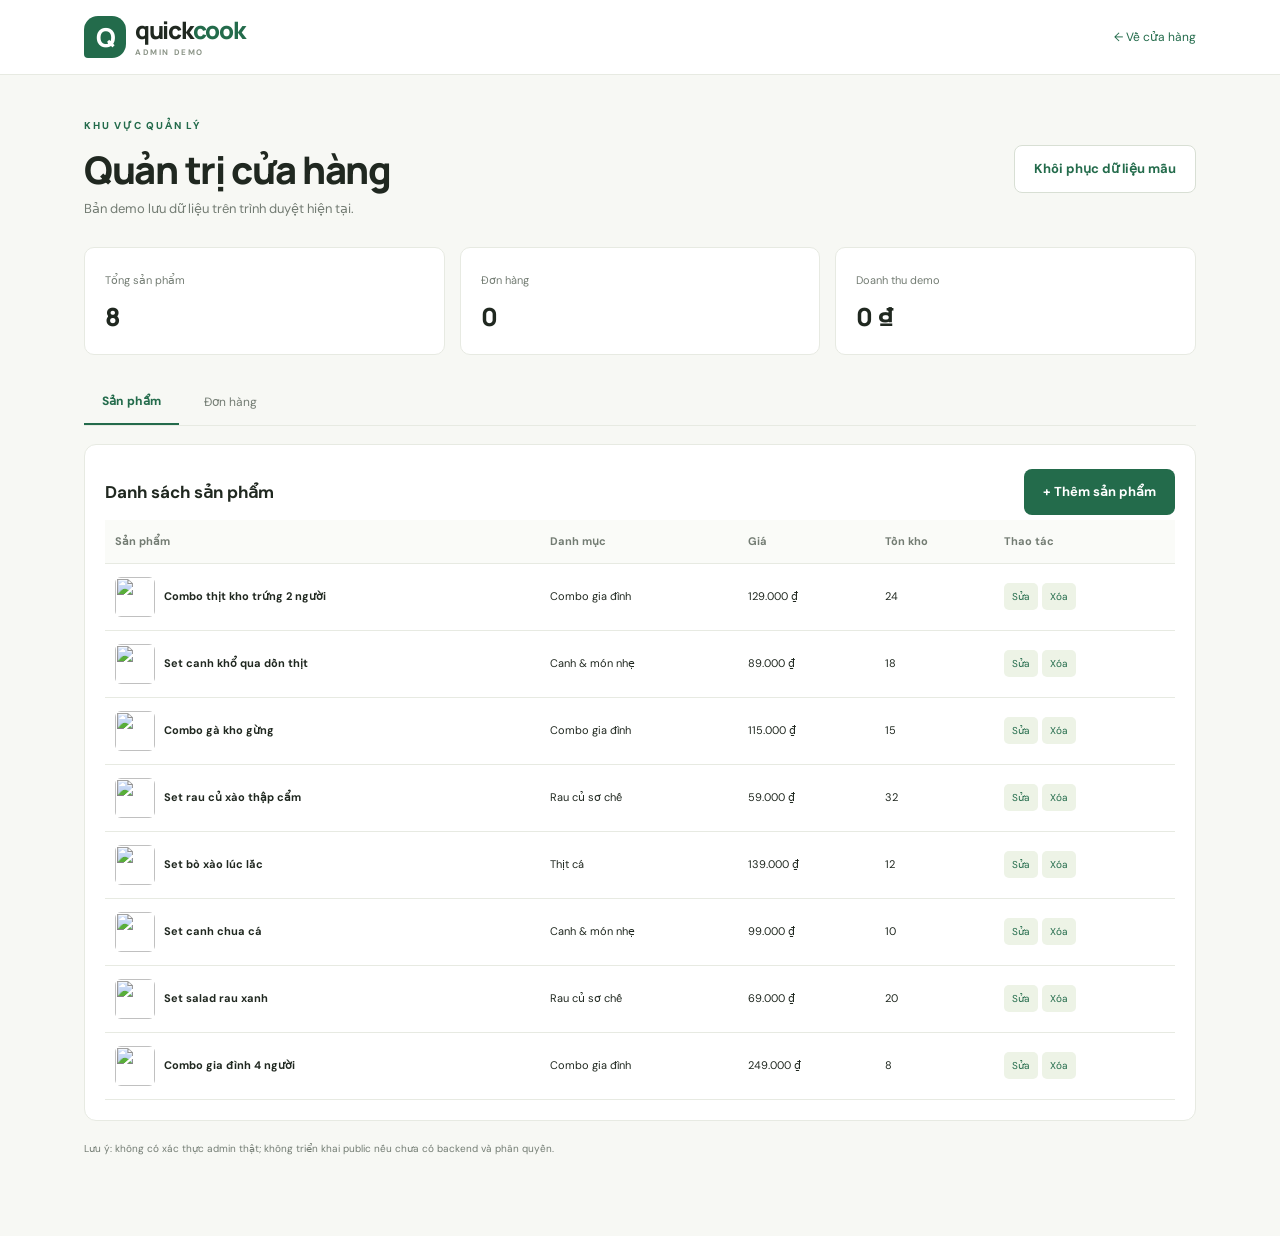
==== QuickCook_Source/QuickCook/admin.html @ 2cf81a11 "Upload file" ====
<!doctype html><html lang="vi"><head><meta charset="utf-8"><meta name="viewport" content="width=device-width, initial-scale=1"><title>Quản trị | QuickCook</title><link rel="stylesheet" href="css/styles.css"></head><body class="admin-body"><div class="admin-top"><a class="brand" href="index.html"><span class="brand-mark">Q</span><span>quick<span class="brand-green">cook</span><small>ADMIN DEMO</small></span></a><a href="index.html">← Về cửa hàng</a></div><main class="wrap page-main"><div class="page-title-row"><div><span class="eyebrow">KHU VỰC QUẢN LÝ</span><h1>Quản trị cửa hàng</h1><p>Bản demo lưu dữ liệu trên trình duyệt hiện tại.</p></div><button id="resetData" class="btn btn-outline">Khôi phục dữ liệu mẫu</button></div><div class="admin-stats" id="adminStats"></div><div class="admin-tabs"><button class="active" data-panel="productsPanel">Sản phẩm</button><button data-panel="ordersPanel">Đơn hàng</button></div><section id="productsPanel" class="admin-panel"><div class="admin-panel-head"><h2>Danh sách sản phẩm</h2><button id="addProduct" class="btn btn-primary">+ Thêm sản phẩm</button></div><div class="table-wrap"><table><thead><tr><th>Sản phẩm</th><th>Danh mục</th><th>Giá</th><th>Tồn kho</th><th>Thao tác</th></tr></thead><tbody id="adminProductRows"></tbody></table></div><form id="productForm" class="admin-form hidden"><h3 id="productFormTitle">Thêm sản phẩm</h3><input type="hidden" name="id"><div class="form-grid"><label>Tên sản phẩm *<input name="name" required></label><label>Danh mục *<select name="category"><option value="combo">Combo gia đình</option><option value="rau">Rau củ sơ chế</option><option value="thit">Thịt cá</option><option value="canh">Canh & món nhẹ</option></select></label><label>Giá (VNĐ) *<input name="price" type="number" min="1000" required></label><label>Tồn kho *<input name="stock" type="number" min="0" required></label><label class="full-field">Ảnh (URL)<input name="image" type="url" placeholder="https://..."></label><label class="full-field">Mô tả<textarea name="description" rows="2"></textarea></label></div><div class="button-row"><button class="btn btn-primary">Lưu sản phẩm</button><button type="button" id="cancelProduct" class="btn btn-outline">Hủy</button></div></form></section><section id="ordersPanel" class="admin-panel hidden"><h2>Đơn hàng</h2><div class="table-wrap"><table><thead><tr><th>Mã đơn</th><th>Khách hàng</th><th>Ngày đặt</th><th>Tổng tiền</th><th>Thanh toán</th><th>Trạng thái</th></tr></thead><tbody id="adminOrderRows"></tbody></table></div></section><p class="muted small">Lưu ý: không có xác thực admin thật; không triển khai public nếu chưa có backend và phân quyền.</p></main><div id="toast" class="toast"></div><script src="js/data.js"></script><script src="js/app.js"></script><script src="js/admin.js"></script></body></html>
---- QuickCook_Source/QuickCook/css/styles.css ----
@import url('https://fonts.googleapis.com/css2?family=DM+Sans:wght@400;500;600;700&family=Manrope:wght@400;500;600;700;800&display=swap');
:root{--green:#236b4b;--green-dark:#164b35;--lime:#dce9a4;--ink:#202820;--muted:#737c73;--line:#e7eae2;--cream:#fbfaf5;--orange:#f1a65b;--white:#fff;--shadow:0 12px 35px #203b2410}*{box-sizing:border-box}html{scroll-behavior:smooth}body{margin:0;background:#fff;color:var(--ink);font-family:'DM Sans',sans-serif;font-size:15px;line-height:1.55}a{color:inherit;text-decoration:none}button,input,select,textarea{font:inherit}button,a,select{ -webkit-tap-highlight-color:transparent}button{cursor:pointer}.top-strip{background:var(--green-dark);color:#edf5e8;text-align:center;padding:8px 16px;font-size:12px;letter-spacing:.04em}.site-header{max-width:1200px;margin:auto;padding:20px 24px;display:flex;align-items:center;gap:32px}.brand{display:inline-flex;align-items:center;gap:9px;flex-shrink:0;font-family:Manrope,sans-serif;font-weight:800;font-size:24px;letter-spacing:-1.3px;line-height:1}.brand-mark{display:grid;place-items:center;background:var(--green);color:white;width:42px;height:42px;border-radius:14px 14px 14px 4px;font-size:26px}.brand-green{color:var(--green)}.brand small{display:block;font:700 8px 'DM Sans',sans-serif;letter-spacing:1.6px;color:#8b9487;margin-top:5px}.search{display:flex;max-width:500px;flex:1;border:1px solid var(--line);border-radius:9px;background:#fafbf8;overflow:hidden}.search input{border:0;background:transparent;outline:0;padding:13px 15px;min-width:0;flex:1}.search button{border:0;background:var(--green);color:white;width:52px;font-size:26px}.header-actions{display:flex;align-items:center;gap:22px;margin-left:auto;white-space:nowrap;font-size:13px}.header-actions a{display:flex;align-items:center;gap:6px}.cart-count{display:inline-grid;place-items:center;background:#e9f0df;color:var(--green);border-radius:50%;width:22px;height:22px;font-size:11px}.main-nav{display:flex;justify-content:center;gap:35px;border-top:1px solid #f2f3ef;border-bottom:1px solid var(--line);padding:12px 18px;font-size:13px;color:#566256}.main-nav a:hover,.main-nav .active{color:var(--green);font-weight:700}.wrap{max-width:1160px;margin:0 auto;padding-left:24px;padding-right:24px}.hero{display:grid;grid-template-columns:1.05fr .95fr;gap:55px;align-items:center;padding-top:54px;padding-bottom:58px}.eyebrow{display:block;color:var(--green);font-size:10px;font-weight:800;letter-spacing:1.8px;margin-bottom:13px}.hero h1,.auth-aside h1{font:800 clamp(36px,4.3vw,58px)/1.12 Manrope,sans-serif;letter-spacing:-2.5px;margin:0 0 20px}.hero h1 em,.auth-aside h1 em{color:var(--green);font-style:normal}.hero-copy>p{max-width:470px;color:#697369;font-size:16px;line-height:1.8}.hero-buttons{display:flex;align-items:center;gap:23px;margin:27px 0}.btn{display:inline-flex;align-items:center;justify-content:center;gap:12px;padding:13px 19px;border:0;border-radius:8px;font-weight:700;font-size:13px;transition:transform .18s,background .18s}.btn:hover{transform:translateY(-1px)}.btn-primary{background:var(--green);color:white}.btn-primary:hover{background:var(--green-dark)}.btn-dark{background:#1e2b20;color:white}.btn-outline{border:1px solid #d8dfd4;background:white;color:var(--green)}.btn-full{width:100%}.text-link{font-size:12px;font-weight:700;color:var(--green)}.hero-proof{display:flex;gap:17px;flex-wrap:wrap;font-size:10px;color:#667367}.hero-proof span:first-letter{color:var(--green)}.hero-art{position:relative;min-height:400px;background:#e8eddd;border-radius:48% 48% 18px 18px;overflow:visible}.hero-art>img{width:100%;height:400px;object-fit:cover;border-radius:48% 48% 18px 18px;display:block}.hero-sticker{position:absolute;z-index:2;right:-15px;top:28px;background:#f3c777;color:#3c452f;border-radius:50%;width:94px;height:94px;display:grid;align-content:center;text-align:center;font-size:10px;line-height:1.4;transform:rotate(9deg)}.hero-sticker b{font-size:15px}.hero-note{position:absolute;bottom:22px;left:-25px;background:white;padding:14px 17px;border-radius:12px;box-shadow:var(--shadow);display:flex;gap:10px;align-items:center}.hero-note>span{font-size:25px}.hero-note b,.hero-note small{display:block}.hero-note b{font-size:12px}.hero-note small{color:var(--muted);font-size:10px}.benefits{display:grid;grid-template-columns:repeat(4,1fr);border-top:1px solid var(--line);border-bottom:1px solid var(--line);padding-top:23px;padding-bottom:23px;gap:20px}.benefits>div{display:grid;grid-template-columns:44px 1fr;align-items:center;column-gap:11px}.benefit-icon{grid-row:span 2;width:43px;height:43px;display:grid;place-items:center;border-radius:13px;background:#f1f5e9;font-size:20px}.benefits b{font-size:12px}.benefits small{font-size:10px;color:var(--muted)}.section{padding-top:68px;padding-bottom:68px}.section-heading{display:flex;align-items:end;justify-content:space-between;gap:20px;margin-bottom:25px}.section-heading h2,.how-intro h2,.newsletter h2{font:800 clamp(25px,3vw,34px)/1.2 Manrope,sans-serif;letter-spacing:-1px;margin:0 0 9px}.section-heading p,.how-intro p,.newsletter p{color:var(--muted);font-size:13px;margin:0}.category-grid{display:grid;grid-template-columns:repeat(4,1fr);gap:15px}.category-card{padding:20px 17px;border-radius:12px;display:flex;align-items:center;gap:12px;min-height:112px;position:relative;transition:transform .2s}.category-card:hover{transform:translateY(-3px)}.category-card>span{font-size:31px}.category-card b,.category-card small{display:block}.category-card b{font-size:13px}.category-card small{font-size:10px;color:#687064;margin-top:3px}.category-card i{font-style:normal;position:absolute;right:14px;top:13px}.cat-orange{background:#fbefe1}.cat-green{background:#edf3e4}.cat-yellow{background:#fbf4d9}.cat-purple{background:#f0eaf5}.featured-section{background:var(--cream)}.product-grid{display:grid;grid-template-columns:repeat(4,minmax(0,1fr));gap:18px}.product-card{background:white;border:1px solid #edf0e8;border-radius:12px;overflow:hidden;position:relative;transition:box-shadow .2s,transform .2s;min-width:0}.product-card:hover{transform:translateY(-3px);box-shadow:var(--shadow)}.product-image{display:block;position:relative;background:#f0f1e9;aspect-ratio:1.12/1;overflow:hidden}.product-image img{width:100%;height:100%;object-fit:cover;display:block;transition:transform .3s}.product-card:hover .product-image img{transform:scale(1.035)}.product-tag{position:absolute;top:11px;left:11px;background:#fff;border-radius:5px;padding:5px 7px;font-size:9px;color:var(--green);font-weight:800}.product-info{padding:14px}.product-category{font-size:9px;text-transform:uppercase;letter-spacing:1px;color:#879084}.product-info h3{font-size:13px;line-height:1.4;margin:7px 0 8px;min-height:37px}.product-desc{font-size:10px;color:var(--muted);min-height:30px;margin:0 0 10px}.product-bottom{display:flex;align-items:center;justify-content:space-between;gap:6px}.price{font-weight:800;color:var(--green);font-size:15px}.old-price{font-size:10px;color:#a3a9a0;text-decoration:line-through;margin-left:5px}.add-btn{border:0;background:#edf3e6;color:var(--green);border-radius:7px;width:34px;height:34px;font-size:22px}.add-btn:hover{background:var(--green);color:white}.how-section{display:grid;grid-template-columns:.8fr 1.6fr;gap:55px;padding-top:75px;padding-bottom:75px}.how-intro h2{font-size:34px}.how-intro p{margin-bottom:22px;line-height:1.8}.steps{display:grid;grid-template-columns:repeat(3,1fr);gap:18px}.steps article{position:relative;border-left:1px solid var(--line);padding:8px 0 0 18px}.steps article>span{color:#a3b18d;font-weight:800;font-size:11px}.step-emoji{font-size:32px;margin:18px 0}.steps h3{font-size:13px}.steps p{font-size:11px;color:var(--muted);line-height:1.7}.newsletter{background:#eaf0e2;padding:42px 0}.newsletter-inner{display:flex;align-items:center;justify-content:space-between;gap:24px}.newsletter h2{font-size:25px}.newsletter form{display:flex;gap:8px;width:min(440px,100%)}.newsletter input{min-width:0;flex:1;border:1px solid #dce3d5;border-radius:8px;padding:12px;background:white;outline-color:var(--green)}.footer{background:#172c20;color:#edf2e8}.footer-grid{display:grid;grid-template-columns:1.4fr 1fr 1.1fr 1fr;gap:35px;padding-top:43px;padding-bottom:40px}.footer-brand{color:white}.footer-brand .brand-green{color:#c4db8b}.footer-grid p,.footer-grid a:not(.brand){font-size:11px;color:#b9c7b7;display:block;margin:10px 0}.footer-grid>div>b{font-size:12px}.footer-grid small{font-size:10px;color:#a5b4a2}.footer-bottom{text-align:center;border-top:1px solid #ffffff1c;padding:14px 20px;font-size:10px;color:#aab8a8}.page-main{padding-top:28px;padding-bottom:70px}.breadcrumbs{font-size:11px;color:#929a8f;margin-bottom:25px}.breadcrumbs a{color:var(--green)}.page-title-row{display:flex;align-items:center;justify-content:space-between;gap:20px;margin:15px 0 28px}.page-title-row h1{font:800 clamp(28px,3vw,38px)/1.2 Manrope,sans-serif;letter-spacing:-1.3px;margin:0 0 7px}.page-title-row p{margin:0;color:var(--muted);font-size:13px}.page-title-row select{border:1px solid var(--line);border-radius:7px;padding:11px;background:white;color:#536053}.catalog-layout{display:grid;grid-template-columns:220px 1fr;gap:28px}.filter-panel{border:1px solid var(--line);border-radius:10px;padding:18px;height:max-content}.filter-panel h3{font-size:13px;margin:0 0 13px}.filter-panel label{display:flex;align-items:center;gap:9px;font-size:12px;color:#596458;margin:12px 0}.filter-panel input{accent-color:var(--green)}.filter-panel hr{border:0;border-top:1px solid var(--line);margin:20px 0}.catalog-meta{display:flex;justify-content:space-between;color:var(--muted);font-size:10px;margin-bottom:13px}.catalog-layout .product-grid{grid-template-columns:repeat(3,minmax(0,1fr))}.empty-state{padding:50px 20px;text-align:center;color:var(--muted);background:var(--cream);border-radius:10px}.hidden{display:none!important}.product-detail{display:grid;grid-template-columns:1fr 1fr;gap:50px;align-items:start}.detail-image{border-radius:15px;overflow:hidden;background:#f1f3eb;aspect-ratio:1/1}.detail-image img{width:100%;height:100%;object-fit:cover}.detail-copy{padding:10px 0}.detail-copy h1{font:800 35px/1.2 Manrope,sans-serif;letter-spacing:-1px;margin:10px 0}.detail-copy .price{font-size:25px}.detail-copy .description{color:#667064;line-height:1.8;font-size:14px;margin:18px 0}.detail-meta{border-top:1px solid var(--line);border-bottom:1px solid var(--line);padding:17px 0;margin:20px 0;display:grid;gap:10px;font-size:12px}.detail-meta span{color:var(--muted)}.quantity-row{display:flex;gap:12px;align-items:center;margin:20px 0}.quantity-control{display:flex;border:1px solid var(--line);border-radius:8px;align-items:center}.quantity-control button{border:0;background:white;padding:9px 13px}.quantity-control span{min-width:24px;text-align:center}.detail-copy .btn{min-height:43px}.cart-layout{display:grid;grid-template-columns:1.6fr .8fr;gap:24px}.cart-items,.summary-card,.form-card{border:1px solid var(--line);border-radius:12px;padding:22px}.cart-row{display:grid;grid-template-columns:84px 1fr auto auto 30px;gap:15px;align-items:center;padding:15px 0;border-bottom:1px solid var(--line)}.cart-row:last-child{border-bottom:0}.cart-row img{width:84px;height:75px;object-fit:cover;border-radius:8px}.cart-row h3{font-size:13px;margin:0 0 5px}.cart-row small{font-size:10px;color:var(--muted)}.cart-row .quantity-control button{padding:5px 9px}.cart-row .line-total{font-size:12px;font-weight:800;white-space:nowrap}.remove-btn{border:0;background:transparent;color:#9a6b62;font-size:18px}.summary-card h2{font-size:17px;margin:0 0 18px}.summary-line{display:flex;justify-content:space-between;gap:12px;margin:13px 0;font-size:12px;color:#677064}.summary-line.total{border-top:1px solid var(--line);padding-top:16px;font-weight:800;color:var(--ink);font-size:15px}.summary-card .btn{margin-top:12px}.muted{color:var(--muted)}.small{font-size:10px}.empty-cart{text-align:center;padding:40px 20px}.empty-cart .big{font-size:48px}.checkout-label{font-size:11px;font-weight:800;color:var(--green);letter-spacing:1px}.checkout-layout{display:grid;grid-template-columns:1.2fr .8fr;gap:25px;align-items:start}.form-card h1{font:800 31px Manrope,sans-serif;margin:0 0 24px}.form-card h3{font-size:14px;margin-top:25px}.form-grid{display:grid;grid-template-columns:1fr 1fr;gap:15px}.form-grid label,.auth-card label{display:flex;flex-direction:column;gap:6px;font-size:11px;font-weight:700;color:#4c584c}.form-grid input,.form-grid select,.form-grid textarea,.auth-card input,.admin-form input,.admin-form select,.admin-form textarea{width:100%;border:1px solid #dfe4da;border-radius:7px;padding:11px 12px;outline-color:var(--green);background:white;color:var(--ink);font-size:12px}.form-grid textarea{resize:vertical}.full-field{grid-column:1/-1}.payment-option{display:flex;align-items:flex-start;gap:10px;border:1px solid var(--line);border-radius:8px;padding:13px;margin:10px 0;font-size:12px}.payment-option input{accent-color:var(--green);margin-top:4px}.payment-option b,.payment-option small{display:block}.payment-option small{color:var(--muted);font-size:10px;margin-top:4px}.checkout-layout .summary-card{background:var(--cream)}.summary-product{display:flex;gap:10px;align-items:center;margin:13px 0}.summary-product img{width:50px;height:48px;border-radius:7px;object-fit:cover}.summary-product div{flex:1;font-size:11px}.summary-product small{display:block;color:var(--muted)}.auth-wrap{max-width:1000px;margin:65px auto 80px;padding:0 24px;display:grid;grid-template-columns:1fr .85fr;gap:70px;align-items:center}.auth-aside p{color:var(--muted);max-width:380px;line-height:1.8}.auth-emoji{font-size:72px;margin-top:35px}.auth-card{border:1px solid var(--line);box-shadow:var(--shadow);border-radius:15px;padding:27px}.auth-tabs{display:grid;grid-template-columns:1fr 1fr;background:#f4f6f0;padding:4px;border-radius:8px;margin-bottom:25px}.auth-tabs button{border:0;background:transparent;border-radius:6px;padding:10px;font-size:12px;color:var(--muted)}.auth-tabs button.active{background:white;color:var(--green);font-weight:800;box-shadow:0 2px 6px #0000000b}.auth-card h2{font:800 23px Manrope,sans-serif;margin:0 0 5px}.auth-card>form>p{font-size:11px;margin-bottom:20px}.auth-card label{margin:14px 0}.auth-card .btn{margin-top:7px}.notice{padding:10px 12px;background:#eef5e7;color:var(--green);font-size:12px;border-radius:7px;margin-top:15px}.toast{position:fixed;bottom:22px;left:50%;transform:translate(-50%,20px);background:#1b3325;color:white;padding:12px 18px;border-radius:9px;font-size:12px;opacity:0;pointer-events:none;transition:.25s;z-index:99;box-shadow:var(--shadow)}.toast.show{opacity:1;transform:translate(-50%,0)}.admin-body{background:#f7f8f4;min-height:100vh}.admin-top{display:flex;justify-content:space-between;align-items:center;padding:16px max(24px,calc((100% - 1112px)/2));background:white;border-bottom:1px solid var(--line)}.admin-top>a:last-child{font-size:12px;color:var(--green)}.admin-stats{display:grid;grid-template-columns:repeat(3,1fr);gap:15px;margin:25px 0}.stat-card{background:white;border:1px solid var(--line);border-radius:10px;padding:20px}.stat-card small{color:var(--muted);font-size:11px}.stat-card b{display:block;font:800 25px Manrope,sans-serif;margin-top:8px}.admin-tabs{display:flex;gap:7px;border-bottom:1px solid var(--line);margin:25px 0 18px}.admin-tabs button{border:0;background:transparent;padding:12px 18px;color:var(--muted);font-size:12px}.admin-tabs button.active{color:var(--green);font-weight:800;border-bottom:2px solid var(--green)}.admin-panel{background:white;border:1px solid var(--line);border-radius:12px;padding:20px;margin-bottom:20px}.admin-panel-head{display:flex;justify-content:space-between;align-items:center}.admin-panel h2{font-size:17px}.table-wrap{overflow-x:auto}table{width:100%;border-collapse:collapse;font-size:11px}th,td{text-align:left;padding:13px 10px;border-bottom:1px solid var(--line);white-space:nowrap}th{color:var(--muted);font-weight:700;background:#fafbf8}td .table-product{display:flex;align-items:center;gap:9px;white-space:normal;min-width:200px}td img{width:40px;height:40px;object-fit:cover;border-radius:6px}td button{border:0;background:#edf3e6;color:var(--green);border-radius:5px;padding:6px 8px;margin-right:4px;font-size:10px}.admin-form{border-top:1px solid var(--line);margin-top:20px;padding-top:10px}.admin-form h3{font-size:14px}.button-row{display:flex;gap:9px;margin-top:15px}.status-pill{padding:5px 8px;border-radius:5px;background:#edf3e6;color:var(--green);font-size:10px}
@media(max-width:900px){.site-header{gap:15px}.header-actions span{display:none}.main-nav{gap:20px;flex-wrap:wrap}.hero{gap:30px}.hero-art,.hero-art>img{height:340px;min-height:340px}.category-grid{grid-template-columns:repeat(2,1fr)}.product-grid{grid-template-columns:repeat(2,minmax(0,1fr))}.catalog-layout .product-grid{grid-template-columns:repeat(2,minmax(0,1fr))}.how-section{grid-template-columns:1fr;gap:28px}.footer-grid{grid-template-columns:repeat(2,1fr)}.catalog-layout{grid-template-columns:190px 1fr}.cart-row{grid-template-columns:65px 1fr auto 25px}.cart-row img{width:65px;height:65px}.cart-row .quantity-control{grid-column:2}.cart-row .line-total{grid-column:3;grid-row:1}.cart-row .remove-btn{grid-column:4;grid-row:1}.cart-layout,.checkout-layout{grid-template-columns:1fr}.auth-wrap{gap:30px}}
@media(max-width:620px){.top-strip{font-size:10px}.site-header{padding:15px;flex-wrap:wrap}.brand{font-size:21px}.brand-mark{width:36px;height:36px}.search{order:3;flex-basis:100%;max-width:none}.header-actions{gap:12px}.header-actions a{font-size:11px}.main-nav{justify-content:flex-start;overflow:auto;white-space:nowrap;flex-wrap:nowrap;gap:20px;font-size:12px}.hero{grid-template-columns:1fr;padding-top:35px;gap:28px}.hero h1{font-size:42px}.hero-art,.hero-art>img{height:300px;min-height:300px}.hero-note{left:10px}.hero-sticker{right:7px}.hero-proof{gap:9px}.benefits{grid-template-columns:repeat(2,1fr);gap:16px}.section{padding-top:45px;padding-bottom:45px}.section-heading{align-items:start}.section-heading h2{font-size:26px}.category-grid{gap:9px}.category-card{padding:14px 10px;min-height:100px;gap:7px}.category-card>span{font-size:25px}.category-card b{font-size:11px}.category-card small{font-size:9px}.category-card i{right:8px;top:7px}.product-grid,.catalog-layout .product-grid{grid-template-columns:repeat(2,minmax(0,1fr));gap:10px}.product-info{padding:10px}.product-info h3{font-size:12px}.product-desc{display:none}.price{font-size:13px}.old-price{display:block;margin-left:0}.add-btn{width:30px;height:30px}.how-section{padding-top:48px;padding-bottom:48px}.steps{gap:10px}.steps article{padding-left:10px}.step-emoji{font-size:26px}.steps h3{font-size:11px}.steps p{font-size:10px}.newsletter-inner{display:block}.newsletter form{margin-top:20px}.newsletter h2{font-size:23px}.footer-grid{grid-template-columns:1fr 1fr;gap:25px}.page-main{padding-top:20px}.page-title-row{align-items:start;flex-direction:column}.page-title-row select{width:100%}.catalog-layout{grid-template-columns:1fr;gap:18px}.filter-panel{display:grid;grid-template-columns:1fr 1fr;gap:0 10px}.filter-panel h3{grid-column:1/-1}.filter-panel hr{grid-column:1/-1}.filter-panel .btn{grid-column:1/-1}.catalog-meta{font-size:9px}.product-detail{grid-template-columns:1fr;gap:25px}.detail-copy h1{font-size:29px}.cart-row{grid-template-columns:58px 1fr 25px;gap:10px}.cart-row img{width:58px;height:58px;grid-row:span 2}.cart-row .line-total{grid-column:2;grid-row:2}.cart-row .quantity-control{grid-column:2;grid-row:3;width:max-content}.cart-row .remove-btn{grid-column:3;grid-row:1}.form-grid{grid-template-columns:1fr}.full-field{grid-column:auto}.auth-wrap{grid-template-columns:1fr;margin:35px auto 50px;gap:25px}.auth-aside h1{font-size:37px}.auth-emoji{display:none}.auth-card{padding:20px}.admin-stats{grid-template-columns:1fr}.admin-panel{padding:12px}.admin-panel-head{gap:10px;align-items:flex-start;flex-direction:column}.admin-top{padding:14px 18px}.checkout-label{display:none}}
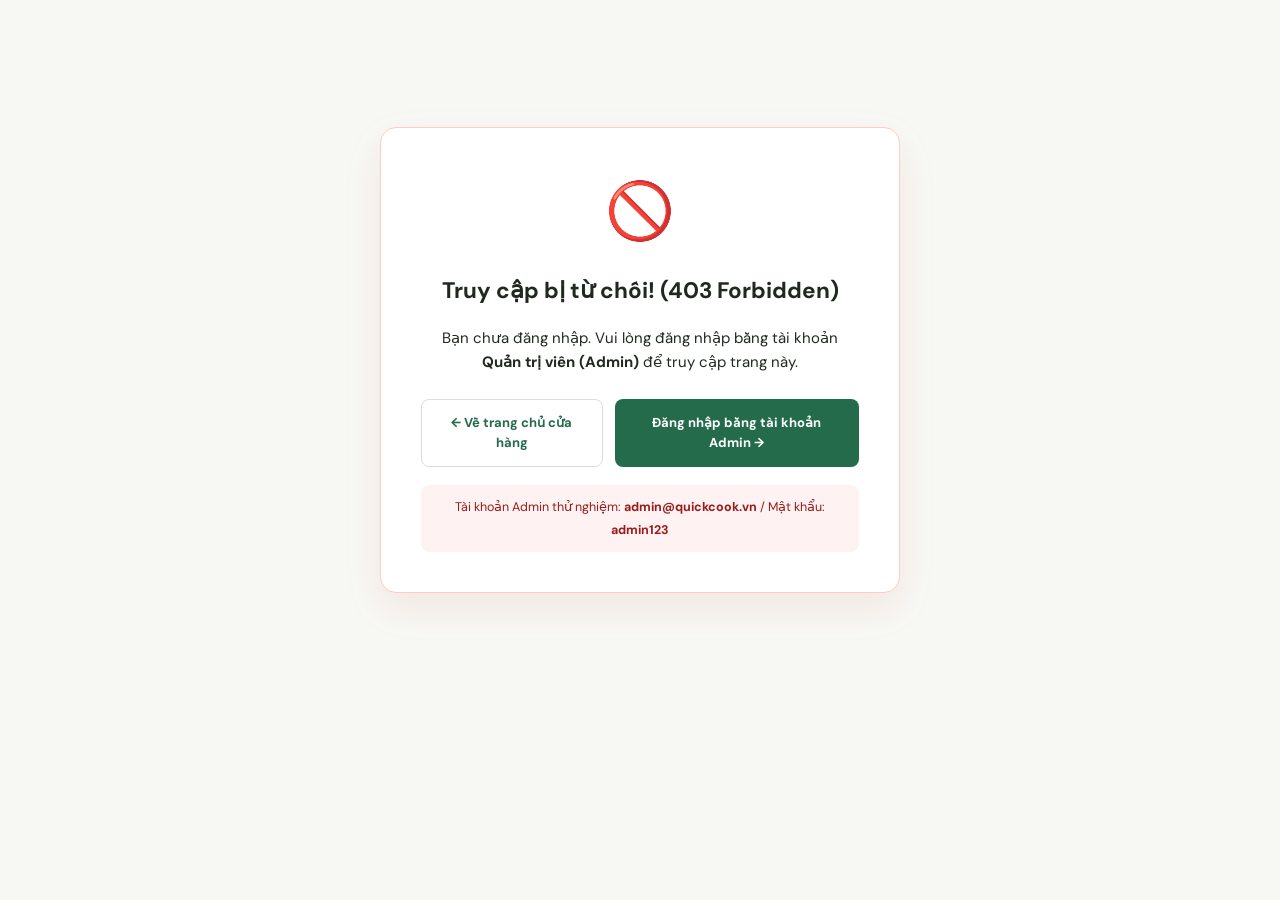
==== commit 05ebae7f: "QuickCook_v1" ====
--- a/QuickCook_Source/QuickCook/admin.html
+++ b/QuickCook_Source/QuickCook/admin.html
@@ -1 +1,292 @@
-<!doctype html><html lang="vi"><head><meta charset="utf-8"><meta name="viewport" content="width=device-width, initial-scale=1"><title>Quản trị | QuickCook</title><link rel="stylesheet" href="css/styles.css"></head><body class="admin-body"><div class="admin-top"><a class="brand" href="index.html"><span class="brand-mark">Q</span><span>quick<span class="brand-green">cook</span><small>ADMIN DEMO</small></span></a><a href="index.html">← Về cửa hàng</a></div><main class="wrap page-main"><div class="page-title-row"><div><span class="eyebrow">KHU VỰC QUẢN LÝ</span><h1>Quản trị cửa hàng</h1><p>Bản demo lưu dữ liệu trên trình duyệt hiện tại.</p></div><button id="resetData" class="btn btn-outline">Khôi phục dữ liệu mẫu</button></div><div class="admin-stats" id="adminStats"></div><div class="admin-tabs"><button class="active" data-panel="productsPanel">Sản phẩm</button><button data-panel="ordersPanel">Đơn hàng</button></div><section id="productsPanel" class="admin-panel"><div class="admin-panel-head"><h2>Danh sách sản phẩm</h2><button id="addProduct" class="btn btn-primary">+ Thêm sản phẩm</button></div><div class="table-wrap"><table><thead><tr><th>Sản phẩm</th><th>Danh mục</th><th>Giá</th><th>Tồn kho</th><th>Thao tác</th></tr></thead><tbody id="adminProductRows"></tbody></table></div><form id="productForm" class="admin-form hidden"><h3 id="productFormTitle">Thêm sản phẩm</h3><input type="hidden" name="id"><div class="form-grid"><label>Tên sản phẩm *<input name="name" required></label><label>Danh mục *<select name="category"><option value="combo">Combo gia đình</option><option value="rau">Rau củ sơ chế</option><option value="thit">Thịt cá</option><option value="canh">Canh & món nhẹ</option></select></label><label>Giá (VNĐ) *<input name="price" type="number" min="1000" required></label><label>Tồn kho *<input name="stock" type="number" min="0" required></label><label class="full-field">Ảnh (URL)<input name="image" type="url" placeholder="https://..."></label><label class="full-field">Mô tả<textarea name="description" rows="2"></textarea></label></div><div class="button-row"><button class="btn btn-primary">Lưu sản phẩm</button><button type="button" id="cancelProduct" class="btn btn-outline">Hủy</button></div></form></section><section id="ordersPanel" class="admin-panel hidden"><h2>Đơn hàng</h2><div class="table-wrap"><table><thead><tr><th>Mã đơn</th><th>Khách hàng</th><th>Ngày đặt</th><th>Tổng tiền</th><th>Thanh toán</th><th>Trạng thái</th></tr></thead><tbody id="adminOrderRows"></tbody></table></div></section><p class="muted small">Lưu ý: không có xác thực admin thật; không triển khai public nếu chưa có backend và phân quyền.</p></main><div id="toast" class="toast"></div><script src="js/data.js"></script><script src="js/app.js"></script><script src="js/admin.js"></script></body></html>+<!doctype html>
+<html lang="vi">
+<head>
+  <meta charset="utf-8">
+  <meta name="viewport" content="width=device-width, initial-scale=1">
+  <title>Admin Dashboard Quản Trị | QuickCook</title>
+  <link rel="stylesheet" href="css/styles.css">
+</head>
+<body class="admin-body">
+  <!-- MÀN HÌNH CHẶN TRUY CẬP PHÂN QUYỀN (ACCESS DENIED) -->
+  <div id="adminAccessDenied" class="access-denied-wrap hidden">
+    <div class="access-denied-card">
+      <div class="denied-icon">🚫</div>
+      <h2>Truy cập bị từ chối! (403 Forbidden)</h2>
+      <p id="deniedMessage">Trang Quản trị này yêu cầu quyền <b>Quản trị viên (Admin)</b>. Tài khoản hiện tại của bạn không có quyền truy cập khu vực này.</p>
+      <div class="denied-actions">
+        <a href="index.html" class="btn btn-outline">← Về trang chủ cửa hàng</a>
+        <button type="button" class="btn btn-primary" id="btnSwitchToAdmin">Đăng nhập bằng tài khoản Admin →</button>
+      </div>
+      <div class="denied-hint">
+        <small>Tài khoản Admin thử nghiệm: <b>admin@quickcook.vn</b> / Mật khẩu: <b>admin123</b></small>
+      </div>
+    </div>
+  </div>
+
+  <!-- GIAO DIỆN QUẢN TRỊ ADMIN CHÍNH -->
+  <div id="adminApp" class="hidden">
+    <header class="admin-top">
+      <div class="admin-brand-area">
+        <a class="brand" href="index.html">
+          <span class="brand-mark">Q</span>
+          <span>quick<span class="brand-green">cook</span><small>BẢNG ĐIỀU KHIỂN QUẢN TRỊ</small></span>
+        </a>
+        <span class="admin-live-badge">● Hệ thống trực tuyến</span>
+      </div>
+
+      <div class="admin-top-right">
+        <div class="admin-user-pill">
+          <span class="admin-avatar">👑</span>
+          <div>
+            <b id="adminUserName">Admin QuickCook</b>
+            <small id="adminUserEmail">admin@quickcook.vn</small>
+          </div>
+        </div>
+        <a href="index.html" class="btn btn-outline btn-small" target="_blank">👁️ Xem website</a>
+        <button type="button" class="btn btn-dark btn-small" onclick="logout()">Đăng xuất</button>
+      </div>
+    </header>
+
+    <main class="wrap page-main">
+      <div class="page-title-row">
+        <div>
+          <span class="eyebrow">TỔNG QUAN VẬN HÀNH & KINH DOANH</span>
+          <h1>Trung tâm Điều hành Bếp QuickCook</h1>
+          <p>Giám sát đơn hàng, kiểm soát tồn kho nguyên liệu sạch và quản lý minh bạch chuỗi cung ứng.</p>
+        </div>
+        <div class="admin-header-actions">
+          <button id="resetData" class="btn btn-outline">↺ Khôi phục dữ liệu mẫu (16 món)</button>
+        </div>
+      </div>
+
+      <!-- KPI STATS CARDS -->
+      <div class="admin-stats-grid" id="adminStatsGrid">
+        <!-- Render từ admin.js -->
+      </div>
+
+      <!-- ANALYTICS CHARTS (BIỂU ĐỒ DOANH THU & DANH MỤC) -->
+      <div class="analytics-row">
+        <div class="chart-card">
+          <div class="card-header">
+            <h3>📊 Doanh thu 7 ngày gần nhất</h3>
+            <span class="trend-badge text-success">▲ +18.4% so với tuần trước</span>
+          </div>
+          <div class="bar-chart-container" id="revenueBarChart"></div>
+        </div>
+
+        <div class="chart-card">
+          <div class="card-header">
+            <h3>🍱 Tỷ trọng danh mục bán chạy</h3>
+            <small>Dựa trên số lượng đơn hàng</small>
+          </div>
+          <div class="category-distribution" id="categoryDistribution"></div>
+        </div>
+      </div>
+
+      <!-- TABS QUẢN TRỊ -->
+      <div class="admin-nav-tabs">
+        <button class="active" data-panel="ordersPanel">
+          <span class="icon">📦</span> Quản lý Đơn hàng (<span id="tabOrderCount">0</span>)
+        </button>
+        <button data-panel="productsPanel">
+          <span class="icon">🍲</span> Quản lý Món ăn & Tồn kho (<span id="tabProductCount">0</span>)
+        </button>
+        <button data-panel="ingredientsPanel">
+          <span class="icon">🔍</span> Nguồn gốc & Giấy chứng nhận
+        </button>
+        <button data-panel="usersPanel">
+          <span class="icon">👥</span> Tài khoản & Phân quyền
+        </button>
+      </div>
+
+      <!-- TAB 1: QUẢN LÝ ĐƠN HÀNG -->
+      <section id="ordersPanel" class="admin-panel">
+        <div class="panel-header-row">
+          <div>
+            <h2>Danh sách Đơn hàng</h2>
+            <p class="muted">Theo dõi và cập nhật trạng thái đơn hàng thời gian thực.</p>
+          </div>
+          <div class="filter-status-buttons" id="orderFilterButtons">
+            <button class="pill-filter active" data-filter="all">Tất cả</button>
+            <button class="pill-filter" data-filter="Mới đặt">Mới đặt</button>
+            <button class="pill-filter" data-filter="Đang sơ chế">Đang sơ chế</button>
+            <button class="pill-filter" data-filter="Đang giao hàng">Đang giao</button>
+            <button class="pill-filter" data-filter="Hoàn tất">Hoàn tất</button>
+          </div>
+        </div>
+
+        <div class="table-wrap">
+          <table>
+            <thead>
+              <tr>
+                <th>Mã đơn</th>
+                <th>Khách hàng</th>
+                <th>Món đặt</th>
+                <th>Tổng tiền</th>
+                <th>Thanh toán</th>
+                <th>Trạng thái đơn</th>
+                <th>Thao tác</th>
+              </tr>
+            </thead>
+            <tbody id="adminOrderRows"></tbody>
+          </table>
+        </div>
+      </section>
+
+      <!-- TAB 2: QUẢN LÝ MÓN ĂN -->
+      <section id="productsPanel" class="admin-panel hidden">
+        <div class="panel-header-row">
+          <div>
+            <h2>Danh sách Món ăn & Combo</h2>
+            <p class="muted">Thêm, sửa công thức, cập nhật giá bán và số lượng tồn kho.</p>
+          </div>
+          <button id="addProduct" class="btn btn-primary">+ Thêm món ăn mới</button>
+        </div>
+
+        <div class="table-wrap">
+          <table>
+            <thead>
+              <tr>
+                <th>Món ăn</th>
+                <th>Danh mục</th>
+                <th>Giá bán</th>
+                <th>Tồn kho</th>
+                <th>Khẩu phần & Nấu</th>
+                <th>Nguyên liệu VietGAP</th>
+                <th>Thao tác</th>
+              </tr>
+            </thead>
+            <tbody id="adminProductRows"></tbody>
+          </table>
+        </div>
+
+        <!-- FORM THÊM / SỬA MÓN ĂN -->
+        <form id="productForm" class="admin-form hidden">
+          <div class="form-title-bar">
+            <h3 id="productFormTitle">Thêm món ăn mới</h3>
+            <button type="button" class="close-form-btn" id="closeFormBtn">✕</button>
+          </div>
+          <input type="hidden" name="id">
+
+          <div class="form-grid">
+            <label>
+              Tên món ăn / Combo *
+              <input name="name" required placeholder="Ví dụ: Set lẩu nấm bách thảo">
+            </label>
+
+            <label>
+              Danh mục thực phẩm *
+              <select name="category" required>
+                <option value="combo">Combo bữa cơm gia đình</option>
+                <option value="rau">Rau củ sơ chế & Salad</option>
+                <option value="thit">Thịt cá & Món mặn</option>
+                <option value="canh">Canh dinh dưỡng & Lẩu</option>
+              </select>
+            </label>
+
+            <label>
+              Giá bán (VNĐ) *
+              <input name="price" type="number" min="1000" step="1000" required placeholder="129000">
+            </label>
+
+            <label>
+              Giá gốc (Gạch chân)
+              <input name="oldPrice" type="number" min="0" step="1000" placeholder="149000">
+            </label>
+
+            <label>
+              Số lượng tồn kho (Set) *
+              <input name="stock" type="number" min="0" required placeholder="25">
+            </label>
+
+            <label>
+              Huy hiệu nhãn (Tag)
+              <input name="tag" placeholder="Bán chạy, Mới, Giải nhiệt...">
+            </label>
+
+            <label>
+              Khẩu phần
+              <input name="weight" placeholder="2-3 người ăn">
+            </label>
+
+            <label>
+              Thời gian nấu
+              <input name="time" placeholder="20-25 phút">
+            </label>
+
+            <label class="full-field">
+              Đường dẫn hình ảnh (URL)
+              <input name="image" type="url" placeholder="https://images.unsplash.com/...">
+            </label>
+
+            <label class="full-field">
+              Mô tả chi tiết món ăn *
+              <textarea name="description" rows="3" required placeholder="Mô tả hương vị, nguyên liệu và điểm đặc sắc của món..."></textarea>
+            </label>
+          </div>
+
+          <div class="button-row">
+            <button class="btn btn-primary" type="submit">💾 Lưu món ăn</button>
+            <button type="button" id="cancelProduct" class="btn btn-outline">Hủy bỏ</button>
+          </div>
+        </form>
+      </section>
+
+      <!-- TAB 3: QUẢN LÝ NGUỒN GỐC NGUYÊN LIỆU & GIẤY TỜ -->
+      <section id="ingredientsPanel" class="admin-panel hidden">
+        <div class="panel-header-row">
+          <div>
+            <h2>Cơ sở dữ liệu Nguồn gốc & Giấy kiểm định</h2>
+            <p class="muted">Minh bạch 100% hồ sơ nhà cung ứng, tiêu chuẩn VietGAP/GlobalGAP và chứng nhận kiểm dịch.</p>
+          </div>
+        </div>
+
+        <div class="ingredients-admin-grid" id="adminIngredientsGrid">
+          <!-- Render từ admin.js -->
+        </div>
+      </section>
+
+      <!-- TAB 4: QUẢN LÝ TÀI KHOẢN & PHÂN QUYỀN -->
+      <section id="usersPanel" class="admin-panel hidden">
+        <div class="panel-header-row">
+          <div>
+            <h2>Quản lý Tài khoản & Phân quyền vai trò</h2>
+            <p class="muted">Kiểm soát danh sách người dùng, chuyển đổi vai trò Khách hàng ⇋ Admin.</p>
+          </div>
+        </div>
+
+        <div class="table-wrap">
+          <table>
+            <thead>
+              <tr>
+                <th>Họ và tên</th>
+                <th>Email</th>
+                <th>Số điện thoại</th>
+                <th>Vai trò hiện tại</th>
+                <th>Ngày đăng ký</th>
+                <th>Thao tác phân quyền</th>
+              </tr>
+            </thead>
+            <tbody id="adminUserRows"></tbody>
+          </table>
+        </div>
+      </section>
+    </main>
+  </div>
+
+  <!-- MODAL XEM CHI TIẾT ĐƠN HÀNG ADMIN -->
+  <div id="adminOrderModal" class="cert-modal hidden" role="dialog" aria-modal="true">
+    <div class="cert-modal-backdrop" onclick="closeAdminOrderModal()"></div>
+    <div class="cert-modal-dialog">
+      <button class="cert-modal-close" onclick="closeAdminOrderModal()">✕</button>
+      <div id="adminOrderModalContent" class="modal-inner-card"></div>
+    </div>
+  </div>
+
+  <div id="toast" class="toast"></div>
+
+  <script src="js/data.js"></script>
+  <script src="js/app.js"></script>
+  <script src="js/admin.js"></script>
+</body>
+</html>
--- a/QuickCook_Source/QuickCook/css/styles.css
+++ b/QuickCook_Source/QuickCook/css/styles.css
@@ -1,4 +1,1738 @@
 @import url('https://fonts.googleapis.com/css2?family=DM+Sans:wght@400;500;600;700&family=Manrope:wght@400;500;600;700;800&display=swap');
 :root{--green:#236b4b;--green-dark:#164b35;--lime:#dce9a4;--ink:#202820;--muted:#737c73;--line:#e7eae2;--cream:#fbfaf5;--orange:#f1a65b;--white:#fff;--shadow:0 12px 35px #203b2410}*{box-sizing:border-box}html{scroll-behavior:smooth}body{margin:0;background:#fff;color:var(--ink);font-family:'DM Sans',sans-serif;font-size:15px;line-height:1.55}a{color:inherit;text-decoration:none}button,input,select,textarea{font:inherit}button,a,select{ -webkit-tap-highlight-color:transparent}button{cursor:pointer}.top-strip{background:var(--green-dark);color:#edf5e8;text-align:center;padding:8px 16px;font-size:12px;letter-spacing:.04em}.site-header{max-width:1200px;margin:auto;padding:20px 24px;display:flex;align-items:center;gap:32px}.brand{display:inline-flex;align-items:center;gap:9px;flex-shrink:0;font-family:Manrope,sans-serif;font-weight:800;font-size:24px;letter-spacing:-1.3px;line-height:1}.brand-mark{display:grid;place-items:center;background:var(--green);color:white;width:42px;height:42px;border-radius:14px 14px 14px 4px;font-size:26px}.brand-green{color:var(--green)}.brand small{display:block;font:700 8px 'DM Sans',sans-serif;letter-spacing:1.6px;color:#8b9487;margin-top:5px}.search{display:flex;max-width:500px;flex:1;border:1px solid var(--line);border-radius:9px;background:#fafbf8;overflow:hidden}.search input{border:0;background:transparent;outline:0;padding:13px 15px;min-width:0;flex:1}.search button{border:0;background:var(--green);color:white;width:52px;font-size:26px}.header-actions{display:flex;align-items:center;gap:22px;margin-left:auto;white-space:nowrap;font-size:13px}.header-actions a{display:flex;align-items:center;gap:6px}.cart-count{display:inline-grid;place-items:center;background:#e9f0df;color:var(--green);border-radius:50%;width:22px;height:22px;font-size:11px}.main-nav{display:flex;justify-content:center;gap:35px;border-top:1px solid #f2f3ef;border-bottom:1px solid var(--line);padding:12px 18px;font-size:13px;color:#566256}.main-nav a:hover,.main-nav .active{color:var(--green);font-weight:700}.wrap{max-width:1160px;margin:0 auto;padding-left:24px;padding-right:24px}.hero{display:grid;grid-template-columns:1.05fr .95fr;gap:55px;align-items:center;padding-top:54px;padding-bottom:58px}.eyebrow{display:block;color:var(--green);font-size:10px;font-weight:800;letter-spacing:1.8px;margin-bottom:13px}.hero h1,.auth-aside h1{font:800 clamp(36px,4.3vw,58px)/1.12 Manrope,sans-serif;letter-spacing:-2.5px;margin:0 0 20px}.hero h1 em,.auth-aside h1 em{color:var(--green);font-style:normal}.hero-copy>p{max-width:470px;color:#697369;font-size:16px;line-height:1.8}.hero-buttons{display:flex;align-items:center;gap:23px;margin:27px 0}.btn{display:inline-flex;align-items:center;justify-content:center;gap:12px;padding:13px 19px;border:0;border-radius:8px;font-weight:700;font-size:13px;transition:transform .18s,background .18s}.btn:hover{transform:translateY(-1px)}.btn-primary{background:var(--green);color:white}.btn-primary:hover{background:var(--green-dark)}.btn-dark{background:#1e2b20;color:white}.btn-outline{border:1px solid #d8dfd4;background:white;color:var(--green)}.btn-full{width:100%}.text-link{font-size:12px;font-weight:700;color:var(--green)}.hero-proof{display:flex;gap:17px;flex-wrap:wrap;font-size:10px;color:#667367}.hero-proof span:first-letter{color:var(--green)}.hero-art{position:relative;min-height:400px;background:#e8eddd;border-radius:48% 48% 18px 18px;overflow:visible}.hero-art>img{width:100%;height:400px;object-fit:cover;border-radius:48% 48% 18px 18px;display:block}.hero-sticker{position:absolute;z-index:2;right:-15px;top:28px;background:#f3c777;color:#3c452f;border-radius:50%;width:94px;height:94px;display:grid;align-content:center;text-align:center;font-size:10px;line-height:1.4;transform:rotate(9deg)}.hero-sticker b{font-size:15px}.hero-note{position:absolute;bottom:22px;left:-25px;background:white;padding:14px 17px;border-radius:12px;box-shadow:var(--shadow);display:flex;gap:10px;align-items:center}.hero-note>span{font-size:25px}.hero-note b,.hero-note small{display:block}.hero-note b{font-size:12px}.hero-note small{color:var(--muted);font-size:10px}.benefits{display:grid;grid-template-columns:repeat(4,1fr);border-top:1px solid var(--line);border-bottom:1px solid var(--line);padding-top:23px;padding-bottom:23px;gap:20px}.benefits>div{display:grid;grid-template-columns:44px 1fr;align-items:center;column-gap:11px}.benefit-icon{grid-row:span 2;width:43px;height:43px;display:grid;place-items:center;border-radius:13px;background:#f1f5e9;font-size:20px}.benefits b{font-size:12px}.benefits small{font-size:10px;color:var(--muted)}.section{padding-top:68px;padding-bottom:68px}.section-heading{display:flex;align-items:end;justify-content:space-between;gap:20px;margin-bottom:25px}.section-heading h2,.how-intro h2,.newsletter h2{font:800 clamp(25px,3vw,34px)/1.2 Manrope,sans-serif;letter-spacing:-1px;margin:0 0 9px}.section-heading p,.how-intro p,.newsletter p{color:var(--muted);font-size:13px;margin:0}.category-grid{display:grid;grid-template-columns:repeat(4,1fr);gap:15px}.category-card{padding:20px 17px;border-radius:12px;display:flex;align-items:center;gap:12px;min-height:112px;position:relative;transition:transform .2s}.category-card:hover{transform:translateY(-3px)}.category-card>span{font-size:31px}.category-card b,.category-card small{display:block}.category-card b{font-size:13px}.category-card small{font-size:10px;color:#687064;margin-top:3px}.category-card i{font-style:normal;position:absolute;right:14px;top:13px}.cat-orange{background:#fbefe1}.cat-green{background:#edf3e4}.cat-yellow{background:#fbf4d9}.cat-purple{background:#f0eaf5}.featured-section{background:var(--cream)}.product-grid{display:grid;grid-template-columns:repeat(4,minmax(0,1fr));gap:18px}.product-card{background:white;border:1px solid #edf0e8;border-radius:12px;overflow:hidden;position:relative;transition:box-shadow .2s,transform .2s;min-width:0}.product-card:hover{transform:translateY(-3px);box-shadow:var(--shadow)}.product-image{display:block;position:relative;background:#f0f1e9;aspect-ratio:1.12/1;overflow:hidden}.product-image img{width:100%;height:100%;object-fit:cover;display:block;transition:transform .3s}.product-card:hover .product-image img{transform:scale(1.035)}.product-tag{position:absolute;top:11px;left:11px;background:#fff;border-radius:5px;padding:5px 7px;font-size:9px;color:var(--green);font-weight:800}.product-info{padding:14px}.product-category{font-size:9px;text-transform:uppercase;letter-spacing:1px;color:#879084}.product-info h3{font-size:13px;line-height:1.4;margin:7px 0 8px;min-height:37px}.product-desc{font-size:10px;color:var(--muted);min-height:30px;margin:0 0 10px}.product-bottom{display:flex;align-items:center;justify-content:space-between;gap:6px}.price{font-weight:800;color:var(--green);font-size:15px}.old-price{font-size:10px;color:#a3a9a0;text-decoration:line-through;margin-left:5px}.add-btn{border:0;background:#edf3e6;color:var(--green);border-radius:7px;width:34px;height:34px;font-size:22px}.add-btn:hover{background:var(--green);color:white}.how-section{display:grid;grid-template-columns:.8fr 1.6fr;gap:55px;padding-top:75px;padding-bottom:75px}.how-intro h2{font-size:34px}.how-intro p{margin-bottom:22px;line-height:1.8}.steps{display:grid;grid-template-columns:repeat(3,1fr);gap:18px}.steps article{position:relative;border-left:1px solid var(--line);padding:8px 0 0 18px}.steps article>span{color:#a3b18d;font-weight:800;font-size:11px}.step-emoji{font-size:32px;margin:18px 0}.steps h3{font-size:13px}.steps p{font-size:11px;color:var(--muted);line-height:1.7}.newsletter{background:#eaf0e2;padding:42px 0}.newsletter-inner{display:flex;align-items:center;justify-content:space-between;gap:24px}.newsletter h2{font-size:25px}.newsletter form{display:flex;gap:8px;width:min(440px,100%)}.newsletter input{min-width:0;flex:1;border:1px solid #dce3d5;border-radius:8px;padding:12px;background:white;outline-color:var(--green)}.footer{background:#172c20;color:#edf2e8}.footer-grid{display:grid;grid-template-columns:1.4fr 1fr 1.1fr 1fr;gap:35px;padding-top:43px;padding-bottom:40px}.footer-brand{color:white}.footer-brand .brand-green{color:#c4db8b}.footer-grid p,.footer-grid a:not(.brand){font-size:11px;color:#b9c7b7;display:block;margin:10px 0}.footer-grid>div>b{font-size:12px}.footer-grid small{font-size:10px;color:#a5b4a2}.footer-bottom{text-align:center;border-top:1px solid #ffffff1c;padding:14px 20px;font-size:10px;color:#aab8a8}.page-main{padding-top:28px;padding-bottom:70px}.breadcrumbs{font-size:11px;color:#929a8f;margin-bottom:25px}.breadcrumbs a{color:var(--green)}.page-title-row{display:flex;align-items:center;justify-content:space-between;gap:20px;margin:15px 0 28px}.page-title-row h1{font:800 clamp(28px,3vw,38px)/1.2 Manrope,sans-serif;letter-spacing:-1.3px;margin:0 0 7px}.page-title-row p{margin:0;color:var(--muted);font-size:13px}.page-title-row select{border:1px solid var(--line);border-radius:7px;padding:11px;background:white;color:#536053}.catalog-layout{display:grid;grid-template-columns:220px 1fr;gap:28px}.filter-panel{border:1px solid var(--line);border-radius:10px;padding:18px;height:max-content}.filter-panel h3{font-size:13px;margin:0 0 13px}.filter-panel label{display:flex;align-items:center;gap:9px;font-size:12px;color:#596458;margin:12px 0}.filter-panel input{accent-color:var(--green)}.filter-panel hr{border:0;border-top:1px solid var(--line);margin:20px 0}.catalog-meta{display:flex;justify-content:space-between;color:var(--muted);font-size:10px;margin-bottom:13px}.catalog-layout .product-grid{grid-template-columns:repeat(3,minmax(0,1fr))}.empty-state{padding:50px 20px;text-align:center;color:var(--muted);background:var(--cream);border-radius:10px}.hidden{display:none!important}.product-detail{display:grid;grid-template-columns:1fr 1fr;gap:50px;align-items:start}.detail-image{border-radius:15px;overflow:hidden;background:#f1f3eb;aspect-ratio:1/1}.detail-image img{width:100%;height:100%;object-fit:cover}.detail-copy{padding:10px 0}.detail-copy h1{font:800 35px/1.2 Manrope,sans-serif;letter-spacing:-1px;margin:10px 0}.detail-copy .price{font-size:25px}.detail-copy .description{color:#667064;line-height:1.8;font-size:14px;margin:18px 0}.detail-meta{border-top:1px solid var(--line);border-bottom:1px solid var(--line);padding:17px 0;margin:20px 0;display:grid;gap:10px;font-size:12px}.detail-meta span{color:var(--muted)}.quantity-row{display:flex;gap:12px;align-items:center;margin:20px 0}.quantity-control{display:flex;border:1px solid var(--line);border-radius:8px;align-items:center}.quantity-control button{border:0;background:white;padding:9px 13px}.quantity-control span{min-width:24px;text-align:center}.detail-copy .btn{min-height:43px}.cart-layout{display:grid;grid-template-columns:1.6fr .8fr;gap:24px}.cart-items,.summary-card,.form-card{border:1px solid var(--line);border-radius:12px;padding:22px}.cart-row{display:grid;grid-template-columns:84px 1fr auto auto 30px;gap:15px;align-items:center;padding:15px 0;border-bottom:1px solid var(--line)}.cart-row:last-child{border-bottom:0}.cart-row img{width:84px;height:75px;object-fit:cover;border-radius:8px}.cart-row h3{font-size:13px;margin:0 0 5px}.cart-row small{font-size:10px;color:var(--muted)}.cart-row .quantity-control button{padding:5px 9px}.cart-row .line-total{font-size:12px;font-weight:800;white-space:nowrap}.remove-btn{border:0;background:transparent;color:#9a6b62;font-size:18px}.summary-card h2{font-size:17px;margin:0 0 18px}.summary-line{display:flex;justify-content:space-between;gap:12px;margin:13px 0;font-size:12px;color:#677064}.summary-line.total{border-top:1px solid var(--line);padding-top:16px;font-weight:800;color:var(--ink);font-size:15px}.summary-card .btn{margin-top:12px}.muted{color:var(--muted)}.small{font-size:10px}.empty-cart{text-align:center;padding:40px 20px}.empty-cart .big{font-size:48px}.checkout-label{font-size:11px;font-weight:800;color:var(--green);letter-spacing:1px}.checkout-layout{display:grid;grid-template-columns:1.2fr .8fr;gap:25px;align-items:start}.form-card h1{font:800 31px Manrope,sans-serif;margin:0 0 24px}.form-card h3{font-size:14px;margin-top:25px}.form-grid{display:grid;grid-template-columns:1fr 1fr;gap:15px}.form-grid label,.auth-card label{display:flex;flex-direction:column;gap:6px;font-size:11px;font-weight:700;color:#4c584c}.form-grid input,.form-grid select,.form-grid textarea,.auth-card input,.admin-form input,.admin-form select,.admin-form textarea{width:100%;border:1px solid #dfe4da;border-radius:7px;padding:11px 12px;outline-color:var(--green);background:white;color:var(--ink);font-size:12px}.form-grid textarea{resize:vertical}.full-field{grid-column:1/-1}.payment-option{display:flex;align-items:flex-start;gap:10px;border:1px solid var(--line);border-radius:8px;padding:13px;margin:10px 0;font-size:12px}.payment-option input{accent-color:var(--green);margin-top:4px}.payment-option b,.payment-option small{display:block}.payment-option small{color:var(--muted);font-size:10px;margin-top:4px}.checkout-layout .summary-card{background:var(--cream)}.summary-product{display:flex;gap:10px;align-items:center;margin:13px 0}.summary-product img{width:50px;height:48px;border-radius:7px;object-fit:cover}.summary-product div{flex:1;font-size:11px}.summary-product small{display:block;color:var(--muted)}.auth-wrap{max-width:1000px;margin:65px auto 80px;padding:0 24px;display:grid;grid-template-columns:1fr .85fr;gap:70px;align-items:center}.auth-aside p{color:var(--muted);max-width:380px;line-height:1.8}.auth-emoji{font-size:72px;margin-top:35px}.auth-card{border:1px solid var(--line);box-shadow:var(--shadow);border-radius:15px;padding:27px}.auth-tabs{display:grid;grid-template-columns:1fr 1fr;background:#f4f6f0;padding:4px;border-radius:8px;margin-bottom:25px}.auth-tabs button{border:0;background:transparent;border-radius:6px;padding:10px;font-size:12px;color:var(--muted)}.auth-tabs button.active{background:white;color:var(--green);font-weight:800;box-shadow:0 2px 6px #0000000b}.auth-card h2{font:800 23px Manrope,sans-serif;margin:0 0 5px}.auth-card>form>p{font-size:11px;margin-bottom:20px}.auth-card label{margin:14px 0}.auth-card .btn{margin-top:7px}.notice{padding:10px 12px;background:#eef5e7;color:var(--green);font-size:12px;border-radius:7px;margin-top:15px}.toast{position:fixed;bottom:22px;left:50%;transform:translate(-50%,20px);background:#1b3325;color:white;padding:12px 18px;border-radius:9px;font-size:12px;opacity:0;pointer-events:none;transition:.25s;z-index:99;box-shadow:var(--shadow)}.toast.show{opacity:1;transform:translate(-50%,0)}.admin-body{background:#f7f8f4;min-height:100vh}.admin-top{display:flex;justify-content:space-between;align-items:center;padding:16px max(24px,calc((100% - 1112px)/2));background:white;border-bottom:1px solid var(--line)}.admin-top>a:last-child{font-size:12px;color:var(--green)}.admin-stats{display:grid;grid-template-columns:repeat(3,1fr);gap:15px;margin:25px 0}.stat-card{background:white;border:1px solid var(--line);border-radius:10px;padding:20px}.stat-card small{color:var(--muted);font-size:11px}.stat-card b{display:block;font:800 25px Manrope,sans-serif;margin-top:8px}.admin-tabs{display:flex;gap:7px;border-bottom:1px solid var(--line);margin:25px 0 18px}.admin-tabs button{border:0;background:transparent;padding:12px 18px;color:var(--muted);font-size:12px}.admin-tabs button.active{color:var(--green);font-weight:800;border-bottom:2px solid var(--green)}.admin-panel{background:white;border:1px solid var(--line);border-radius:12px;padding:20px;margin-bottom:20px}.admin-panel-head{display:flex;justify-content:space-between;align-items:center}.admin-panel h2{font-size:17px}.table-wrap{overflow-x:auto}table{width:100%;border-collapse:collapse;font-size:11px}th,td{text-align:left;padding:13px 10px;border-bottom:1px solid var(--line);white-space:nowrap}th{color:var(--muted);font-weight:700;background:#fafbf8}td .table-product{display:flex;align-items:center;gap:9px;white-space:normal;min-width:200px}td img{width:40px;height:40px;object-fit:cover;border-radius:6px}td button{border:0;background:#edf3e6;color:var(--green);border-radius:5px;padding:6px 8px;margin-right:4px;font-size:10px}.admin-form{border-top:1px solid var(--line);margin-top:20px;padding-top:10px}.admin-form h3{font-size:14px}.button-row{display:flex;gap:9px;margin-top:15px}.status-pill{padding:5px 8px;border-radius:5px;background:#edf3e6;color:var(--green);font-size:10px}
 @media(max-width:900px){.site-header{gap:15px}.header-actions span{display:none}.main-nav{gap:20px;flex-wrap:wrap}.hero{gap:30px}.hero-art,.hero-art>img{height:340px;min-height:340px}.category-grid{grid-template-columns:repeat(2,1fr)}.product-grid{grid-template-columns:repeat(2,minmax(0,1fr))}.catalog-layout .product-grid{grid-template-columns:repeat(2,minmax(0,1fr))}.how-section{grid-template-columns:1fr;gap:28px}.footer-grid{grid-template-columns:repeat(2,1fr)}.catalog-layout{grid-template-columns:190px 1fr}.cart-row{grid-template-columns:65px 1fr auto 25px}.cart-row img{width:65px;height:65px}.cart-row .quantity-control{grid-column:2}.cart-row .line-total{grid-column:3;grid-row:1}.cart-row .remove-btn{grid-column:4;grid-row:1}.cart-layout,.checkout-layout{grid-template-columns:1fr}.auth-wrap{gap:30px}}
-@media(max-width:620px){.top-strip{font-size:10px}.site-header{padding:15px;flex-wrap:wrap}.brand{font-size:21px}.brand-mark{width:36px;height:36px}.search{order:3;flex-basis:100%;max-width:none}.header-actions{gap:12px}.header-actions a{font-size:11px}.main-nav{justify-content:flex-start;overflow:auto;white-space:nowrap;flex-wrap:nowrap;gap:20px;font-size:12px}.hero{grid-template-columns:1fr;padding-top:35px;gap:28px}.hero h1{font-size:42px}.hero-art,.hero-art>img{height:300px;min-height:300px}.hero-note{left:10px}.hero-sticker{right:7px}.hero-proof{gap:9px}.benefits{grid-template-columns:repeat(2,1fr);gap:16px}.section{padding-top:45px;padding-bottom:45px}.section-heading{align-items:start}.section-heading h2{font-size:26px}.category-grid{gap:9px}.category-card{padding:14px 10px;min-height:100px;gap:7px}.category-card>span{font-size:25px}.category-card b{font-size:11px}.category-card small{font-size:9px}.category-card i{right:8px;top:7px}.product-grid,.catalog-layout .product-grid{grid-template-columns:repeat(2,minmax(0,1fr));gap:10px}.product-info{padding:10px}.product-info h3{font-size:12px}.product-desc{display:none}.price{font-size:13px}.old-price{display:block;margin-left:0}.add-btn{width:30px;height:30px}.how-section{padding-top:48px;padding-bottom:48px}.steps{gap:10px}.steps article{padding-left:10px}.step-emoji{font-size:26px}.steps h3{font-size:11px}.steps p{font-size:10px}.newsletter-inner{display:block}.newsletter form{margin-top:20px}.newsletter h2{font-size:23px}.footer-grid{grid-template-columns:1fr 1fr;gap:25px}.page-main{padding-top:20px}.page-title-row{align-items:start;flex-direction:column}.page-title-row select{width:100%}.catalog-layout{grid-template-columns:1fr;gap:18px}.filter-panel{display:grid;grid-template-columns:1fr 1fr;gap:0 10px}.filter-panel h3{grid-column:1/-1}.filter-panel hr{grid-column:1/-1}.filter-panel .btn{grid-column:1/-1}.catalog-meta{font-size:9px}.product-detail{grid-template-columns:1fr;gap:25px}.detail-copy h1{font-size:29px}.cart-row{grid-template-columns:58px 1fr 25px;gap:10px}.cart-row img{width:58px;height:58px;grid-row:span 2}.cart-row .line-total{grid-column:2;grid-row:2}.cart-row .quantity-control{grid-column:2;grid-row:3;width:max-content}.cart-row .remove-btn{grid-column:3;grid-row:1}.form-grid{grid-template-columns:1fr}.full-field{grid-column:auto}.auth-wrap{grid-template-columns:1fr;margin:35px auto 50px;gap:25px}.auth-aside h1{font-size:37px}.auth-emoji{display:none}.auth-card{padding:20px}.admin-stats{grid-template-columns:1fr}.admin-panel{padding:12px}.admin-panel-head{gap:10px;align-items:flex-start;flex-direction:column}.admin-top{padding:14px 18px}.checkout-label{display:none}}
+@media(max-width:620px){.top-strip{font-size:10px}.site-header{padding:15px;flex-wrap:wrap}.brand{font-size:21px}.brand-mark{width:36px;height:36px}.search{order:3;flex-basis:100%;max-width:none}.header-actions{gap:12px}.header-actions a{font-size:11px}.main-nav{justify-content:flex-start;overflow:auto;white-space:nowrap;flex-wrap:nowrap;gap:20px;font-size:12px}.hero{grid-template-columns:1fr;padding-top:35px;gap:28px}.hero h1{font-size:42px}.hero-art,.hero-art>img{height:300px;min-height:300px}.hero-note{left:10px}.hero-sticker{right:7px}.hero-proof{gap:9px}.benefits{grid-template-columns:repeat(2,1fr);gap:16px}.section{padding-top:45px;padding-bottom:45px}.section-heading{align-items:start}.section-heading h2{font-size:26px}.category-grid{gap:9px}.category-card{padding:14px 10px;min-height:100px;gap:7px}.category-card>span{font-size:25px}.category-card b{font-size:11px}.category-card small{font-size:9px}.category-card i{right:8px;top:7px}.product-grid,.catalog-layout .product-grid{grid-template-columns:repeat(2,minmax(0,1fr));gap:10px}.product-info{padding:10px}.product-info h3{font-size:12px}.product-desc{display:none}.price{font-size:13px}.old-price{display:block;margin-left:0}.add-btn{width:30px;height:30px}.how-section{padding-top:48px;padding-bottom:48px}.steps{gap:10px}.steps article{padding-left:10px}.step-emoji{font-size:26px}.steps h3{font-size:11px}.steps p{font-size:10px}.newsletter-inner{display:block}.newsletter form{margin-top:20px}.newsletter h2{font-size:23px}.footer-grid{grid-template-columns:1fr 1fr;gap:25px}.page-main{padding-top:20px}.page-title-row{align-items:start;flex-direction:column}.page-title-row select{width:100%}.catalog-layout{grid-template-columns:1fr;gap:18px}.filter-panel{display:grid;grid-template-columns:1fr 1fr;gap:0 10px}.filter-panel h3{grid-column:1/-1}.filter-panel hr{grid-column:1/-1}.filter-panel .btn{grid-column:1/-1}.catalog-meta{font-size:9px}.product-detail{grid-template-columns:1fr;gap:25px}.detail-copy h1{font-size:29px}.cart-row{grid-template-columns:58px 1fr 25px;gap:10px}.cart-row img{width:58px;height:58px;grid-row:span 2}.cart-row .line-total{grid-column:2;grid-row:2}.cart-row .quantity-control{grid-column:2;grid-row:3;width:max-content}.cart-row .remove-btn{grid-column:3;grid-row:1}.form-grid{grid-template-columns:1fr}.full-field{grid-column:auto}.auth-wrap{grid-template-columns:1fr;margin:35px auto 50px;gap:25px}.auth-aside h1{font-size:37px}.auth-emoji{display:none}.auth-card{padding:20px}.admin-stats{grid-template-columns:1fr}.admin-panel{padding:12px}.admin-panel-head{gap:10px;align-items:flex-start;flex-direction:column}.checkout-label{display:none}}
+
+/* ==========================================================================
+   QUICKCOOK EXTENSIONS: AUTH, TRACEABILITY, VIETQR, DASHBOARD & ORDERS
+   ========================================================================== */
+
+/* 1. Header User Menu & Authentication Styling */
+.user-auth-area {
+  display: flex;
+  align-items: center;
+}
+.btn-auth-link {
+  display: inline-flex;
+  align-items: center;
+  gap: 6px;
+  background: #f1f5eb;
+  color: var(--green);
+  padding: 8px 14px;
+  border-radius: 8px;
+  font-weight: 700;
+  font-size: 13px;
+  transition: background .2s;
+}
+.btn-auth-link:hover {
+  background: #e2ecd6;
+}
+.user-menu-wrap {
+  position: relative;
+}
+.user-menu-btn {
+  display: flex;
+  align-items: center;
+  gap: 9px;
+  background: #f4f6f1;
+  border: 1px solid var(--line);
+  padding: 6px 12px;
+  border-radius: 20px;
+  cursor: pointer;
+  transition: all .2s;
+}
+.user-menu-btn:hover {
+  background: #e9efe3;
+  border-color: #c7d4c0;
+}
+.user-avatar {
+  font-size: 16px;
+}
+.user-btn-text {
+  display: flex;
+  align-items: center;
+  gap: 6px;
+}
+.user-name {
+  font-weight: 700;
+  font-size: 13px;
+  color: var(--ink);
+}
+.user-role-badge {
+  font-size: 10px;
+  font-weight: 800;
+  padding: 2px 7px;
+  border-radius: 10px;
+}
+.badge-admin {
+  background: #7c3aed;
+  color: #fff;
+}
+.badge-customer {
+  background: #236b4b;
+  color: #fff;
+}
+.menu-arrow {
+  font-size: 10px;
+  color: var(--muted);
+}
+.user-dropdown-menu {
+  position: absolute;
+  top: calc(100% + 8px);
+  right: 0;
+  width: 230px;
+  background: #fff;
+  border: 1px solid var(--line);
+  border-radius: 12px;
+  box-shadow: 0 15px 35px rgba(0,0,0,0.12);
+  padding: 8px 0;
+  display: none;
+  z-index: 1000;
+}
+.user-dropdown-menu.open {
+  display: block;
+  animation: fadeInDown .2s ease;
+}
+@keyframes fadeInDown {
+  from { opacity: 0; transform: translateY(-8px); }
+  to { opacity: 1; transform: translateY(0); }
+}
+.dropdown-header {
+  padding: 10px 16px;
+}
+.dropdown-header b {
+  display: block;
+  font-size: 13px;
+  color: var(--ink);
+}
+.dropdown-header small {
+  color: var(--muted);
+  font-size: 11px;
+}
+.user-dropdown-menu hr {
+  border: 0;
+  border-top: 1px solid #f0f2eb;
+  margin: 6px 0;
+}
+.dropdown-item {
+  display: flex;
+  align-items: center;
+  gap: 10px;
+  width: 100%;
+  padding: 9px 16px;
+  background: transparent;
+  border: 0;
+  color: #434c42;
+  font-size: 13px;
+  text-align: left;
+  cursor: pointer;
+  transition: background .15s;
+}
+.dropdown-item:hover {
+  background: #f5f8f2;
+  color: var(--green);
+}
+.dropdown-item.highlighted {
+  color: #7c3aed;
+  background: #f7f3ff;
+}
+.dropdown-item.highlighted:hover {
+  background: #eee5ff;
+}
+.dropdown-item.logout-btn {
+  color: #b91c1c;
+}
+.dropdown-item.logout-btn:hover {
+  background: #fef2f2;
+}
+
+/* 2. Quick Demo Login Box on login.html */
+.demo-quick-box {
+  background: #ffffff;
+  border: 1px solid #dce4d6;
+  border-radius: 12px;
+  padding: 16px;
+  margin-top: 24px;
+  box-shadow: 0 4px 12px rgba(35, 107, 75, 0.05);
+}
+.quick-title {
+  font-size: 12px;
+  font-weight: 800;
+  color: var(--green-dark);
+  margin-bottom: 10px;
+  text-transform: uppercase;
+  letter-spacing: .5px;
+}
+.quick-buttons {
+  display: flex;
+  flex-direction: column;
+  gap: 8px;
+}
+.quick-login-btn {
+  text-align: left;
+  font-size: 12px;
+  padding: 9px 12px;
+  background: #fbfdf9;
+  border-color: #d1dcce;
+}
+.quick-login-btn:hover {
+  background: #edf5e7;
+  border-color: var(--green);
+}
+.password-input-wrap {
+  position: relative;
+  display: flex;
+  align-items: center;
+}
+.password-input-wrap input {
+  padding-right: 40px;
+}
+.toggle-password {
+  position: absolute;
+  right: 8px;
+  background: none;
+  border: none;
+  font-size: 16px;
+  cursor: pointer;
+  padding: 4px;
+}
+.account-hint-box {
+  margin-top: 18px;
+  padding: 12px;
+  background: #f8faf6;
+  border-radius: 8px;
+  border: 1px dashed #d5ded1;
+}
+.account-hint-box code {
+  background: #eef3eb;
+  padding: 2px 5px;
+  border-radius: 4px;
+  color: var(--green-dark);
+}
+
+/* 3. Product Detail & Ingredients Breakdown */
+.product-ingredients-preview {
+  margin: 6px 0 10px;
+}
+.ingredients-badge {
+  display: inline-block;
+  background: #eef6e8;
+  color: var(--green);
+  font-size: 10px;
+  font-weight: 700;
+  padding: 3px 8px;
+  border-radius: 6px;
+  border: 1px solid #d8ebd0;
+}
+.detail-price-box {
+  display: flex;
+  align-items: center;
+  gap: 12px;
+  margin: 12px 0;
+}
+.save-badge {
+  background: #fef3c7;
+  color: #b45309;
+  font-size: 11px;
+  font-weight: 800;
+  padding: 3px 8px;
+  border-radius: 6px;
+}
+.detail-meta-pills {
+  display: grid;
+  grid-template-columns: repeat(4, 1fr);
+  gap: 10px;
+  margin: 20px 0;
+}
+.meta-pill {
+  background: #f7f9f4;
+  border: 1px solid #e7ebe2;
+  border-radius: 10px;
+  padding: 10px;
+  display: flex;
+  align-items: center;
+  gap: 8px;
+}
+.meta-pill .icon {
+  font-size: 20px;
+}
+.meta-pill small {
+  display: block;
+  font-size: 10px;
+  color: var(--muted);
+}
+.meta-pill b {
+  font-size: 12px;
+  color: var(--ink);
+}
+.stock-status-row {
+  margin: 12px 0;
+}
+.stock-indicator {
+  font-size: 12px;
+  font-weight: 700;
+}
+.stock-indicator.in-stock {
+  color: #15803d;
+}
+.stock-indicator.out-of-stock {
+  color: #b91c1c;
+}
+.quick-links-row {
+  display: flex;
+  gap: 20px;
+  margin-top: 16px;
+  flex-wrap: wrap;
+}
+.fresh-guarantee-note {
+  display: flex;
+  align-items: center;
+  gap: 10px;
+  background: #f0f7ec;
+  border: 1px solid #d8ebd0;
+  padding: 10px 14px;
+  border-radius: 8px;
+  margin-top: 14px;
+  color: var(--green-dark);
+}
+.dish-ingredients-grid {
+  display: grid;
+  grid-template-columns: repeat(auto-fill, minmax(260px, 1fr));
+  gap: 20px;
+}
+.ingredient-card {
+  background: #fff;
+  border: 1px solid var(--line);
+  border-radius: 12px;
+  overflow: hidden;
+  display: flex;
+  flex-direction: column;
+  transition: transform .2s, box-shadow .2s;
+}
+.ingredient-card:hover {
+  transform: translateY(-3px);
+  box-shadow: var(--shadow);
+}
+.ing-card-top {
+  position: relative;
+  aspect-ratio: 16/10;
+  overflow: hidden;
+  background: #eef2ea;
+}
+.ing-card-top img {
+  width: 100%;
+  height: 100%;
+  object-fit: cover;
+}
+.ing-amount-badge {
+  position: absolute;
+  top: 10px;
+  right: 10px;
+  background: rgba(22, 75, 53, 0.9);
+  color: #fff;
+  font-size: 11px;
+  font-weight: 700;
+  padding: 4px 8px;
+  border-radius: 6px;
+  backdrop-filter: blur(4px);
+}
+.ing-card-body {
+  padding: 14px 16px;
+  flex: 1;
+}
+.ing-card-body h3 {
+  font-size: 15px;
+  margin: 0 0 6px;
+  color: var(--ink);
+}
+.ing-supplier {
+  font-size: 12px;
+  color: #4b5548;
+  margin: 0 0 8px;
+}
+.ing-standards {
+  display: flex;
+  flex-wrap: wrap;
+  gap: 5px;
+  margin-bottom: 8px;
+}
+.badge-mini {
+  background: #eaf3e5;
+  color: var(--green);
+  font-size: 10px;
+  font-weight: 700;
+  padding: 2px 7px;
+  border-radius: 4px;
+}
+.ing-location {
+  margin: 0;
+  color: var(--muted);
+}
+.ing-card-action {
+  padding: 0 16px 16px;
+}
+.ing-cert-btn {
+  font-size: 12px;
+  padding: 10px 14px;
+  background: #f1f7ec;
+  border-color: #236b4b;
+  color: #164b35;
+  font-weight: 700;
+}
+.ing-cert-btn:hover {
+  background: #236b4b;
+  color: #fff;
+}
+
+/* 4. Cooking Guide & Nutrition Styling */
+.cooking-guide-grid {
+  display: grid;
+  grid-template-columns: 1.4fr .8fr;
+  gap: 35px;
+  align-items: start;
+}
+.steps-flow {
+  display: flex;
+  flex-direction: column;
+  gap: 14px;
+}
+.step-item-card {
+  display: flex;
+  gap: 16px;
+  background: #fcfdfa;
+  border: 1px solid #edf1e9;
+  border-radius: 10px;
+  padding: 16px;
+  align-items: flex-start;
+}
+.step-badge {
+  width: 32px;
+  height: 32px;
+  border-radius: 50%;
+  background: var(--green);
+  color: #fff;
+  font-weight: 800;
+  display: grid;
+  place-items: center;
+  flex-shrink: 0;
+  font-size: 14px;
+}
+.step-text {
+  font-size: 13px;
+  color: #3b4539;
+  line-height: 1.6;
+}
+.nutrition-card {
+  background: #f8faf6;
+  border: 1px solid var(--line);
+  border-radius: 12px;
+  padding: 16px;
+  margin-bottom: 20px;
+}
+.nutrition-grid {
+  display: grid;
+  grid-template-columns: 1fr 1fr;
+  gap: 12px;
+}
+.nut-item {
+  background: #fff;
+  padding: 12px;
+  border-radius: 8px;
+  border: 1px solid #eaefe6;
+}
+.nut-item small {
+  display: block;
+  font-size: 11px;
+  color: var(--muted);
+}
+.nut-item b {
+  font-size: 16px;
+  color: var(--green);
+}
+.guarantee-box {
+  background: #eef6ea;
+  border: 1px solid #cce4c4;
+  border-radius: 12px;
+  padding: 16px 20px;
+}
+.guarantee-box h4 {
+  margin: 0 0 8px;
+  color: var(--green-dark);
+  font-size: 13px;
+}
+.guarantee-box ul {
+  margin: 0;
+  padding-left: 18px;
+  font-size: 12px;
+  color: #3b4d37;
+  line-height: 1.7;
+}
+
+/* 5. Ingredient Provenance (ingredient.html) */
+.ingredient-hero-card {
+  background: #fff;
+  border: 1px solid var(--line);
+  border-radius: 16px;
+  overflow: hidden;
+  box-shadow: var(--shadow);
+  margin-bottom: 40px;
+}
+.ingredient-hero-grid {
+  display: grid;
+  grid-template-columns: 1fr 1.15fr;
+  gap: 35px;
+  padding: 30px;
+  align-items: center;
+}
+.ingredient-media {
+  position: relative;
+  aspect-ratio: 4/3;
+  border-radius: 14px;
+  overflow: hidden;
+  background: #edf2e8;
+}
+.ingredient-media img {
+  width: 100%;
+  height: 100%;
+  object-fit: cover;
+}
+.cert-status-badge {
+  position: absolute;
+  top: 14px;
+  left: 14px;
+  background: rgba(22, 75, 53, 0.95);
+  color: #fff;
+  padding: 6px 12px;
+  border-radius: 20px;
+  font-size: 12px;
+  font-weight: 700;
+  backdrop-filter: blur(4px);
+  display: flex;
+  align-items: center;
+  gap: 6px;
+}
+.origin-eyebrow {
+  font-size: 11px;
+  font-weight: 800;
+  color: var(--green);
+  letter-spacing: 1.5px;
+  margin-bottom: 8px;
+}
+.standard-tags {
+  display: flex;
+  gap: 8px;
+  flex-wrap: wrap;
+  margin: 12px 0;
+}
+.std-badge {
+  background: #e8f3e1;
+  color: #1b5339;
+  border: 1px solid #c7e2b9;
+  padding: 4px 10px;
+  border-radius: 6px;
+  font-size: 11px;
+  font-weight: 700;
+}
+.ingredient-summary {
+  font-size: 14px;
+  color: #556153;
+  line-height: 1.7;
+  margin: 14px 0 20px;
+}
+.trace-meta-grid {
+  display: grid;
+  grid-template-columns: 1fr 1fr;
+  gap: 12px;
+  background: #fbfcf9;
+  border: 1px solid #edf1e9;
+  border-radius: 10px;
+  padding: 16px;
+}
+.meta-item .label {
+  display: block;
+  font-size: 11px;
+  color: var(--muted);
+  margin-bottom: 2px;
+}
+.batch-code {
+  background: #e9f0e3;
+  color: #174e35;
+  padding: 2px 6px;
+  border-radius: 4px;
+  font-weight: 700;
+}
+.qr-trace-box {
+  display: flex;
+  gap: 16px;
+  align-items: center;
+  background: #f4f8f1;
+  border: 1px dashed #bdd4b4;
+  border-radius: 10px;
+  padding: 14px;
+  margin-top: 20px;
+}
+.qr-trace-box img {
+  border: 1px solid #fff;
+  border-radius: 6px;
+  background: #fff;
+  padding: 4px;
+}
+.qr-trace-box b {
+  display: block;
+  font-size: 13px;
+  color: var(--green-dark);
+}
+.qr-trace-box small {
+  color: #5d6d5a;
+  font-size: 11px;
+  line-height: 1.5;
+}
+
+/* Supply chain timeline */
+.supply-steps-grid {
+  display: grid;
+  grid-template-columns: repeat(5, 1fr);
+  gap: 15px;
+  margin-top: 20px;
+}
+.supply-step-card {
+  background: #fff;
+  border: 1px solid var(--line);
+  border-radius: 12px;
+  padding: 18px 14px;
+  position: relative;
+}
+.step-num {
+  font-size: 10px;
+  font-weight: 800;
+  color: #9cb195;
+  margin-bottom: 6px;
+}
+.step-icon {
+  font-size: 28px;
+  margin-bottom: 10px;
+}
+.supply-step-card h3 {
+  font-size: 13px;
+  margin: 0 0 6px;
+  color: var(--ink);
+}
+.supply-step-card p {
+  font-size: 11px;
+  color: var(--muted);
+  line-height: 1.5;
+  margin: 0;
+}
+
+/* Quality Certificate Cards */
+.cert-cards-list {
+  display: flex;
+  flex-direction: column;
+  gap: 16px;
+  margin-top: 20px;
+}
+.cert-card {
+  background: #fff;
+  border: 1px solid var(--line);
+  border-radius: 12px;
+  padding: 22px;
+  box-shadow: 0 4px 15px rgba(0,0,0,0.03);
+}
+.cert-card-header {
+  display: flex;
+  align-items: center;
+  gap: 16px;
+  margin-bottom: 12px;
+}
+.cert-stamp {
+  display: flex;
+  flex-direction: column;
+  align-items: center;
+  background: #f1f8ee;
+  border: 1px solid #c9e4bf;
+  border-radius: 8px;
+  padding: 8px 10px;
+  text-align: center;
+}
+.stamp-icon {
+  font-size: 24px;
+}
+.stamp-verified {
+  font-size: 8px;
+  font-weight: 800;
+  color: var(--green);
+  letter-spacing: .5px;
+}
+.cert-main-info {
+  flex: 1;
+}
+.cert-main-info h3 {
+  font-size: 16px;
+  margin: 0 0 5px;
+  color: var(--ink);
+}
+.cert-meta-row {
+  display: flex;
+  gap: 20px;
+  font-size: 12px;
+  color: #4b5849;
+  flex-wrap: wrap;
+}
+.cert-code {
+  background: #eef3eb;
+  padding: 1px 6px;
+  border-radius: 4px;
+  color: #144932;
+  font-weight: 700;
+}
+.cert-status-tag {
+  font-size: 11px;
+  font-weight: 800;
+  padding: 4px 10px;
+  border-radius: 20px;
+}
+.tag-active {
+  background: #e0f2fe;
+  color: #0369a1;
+}
+.tag-green {
+  background: #dcfce7;
+  color: #15803d;
+}
+.tag-orange {
+  background: #fef3c7;
+  color: #b45309;
+}
+.tag-blue {
+  background: #e0e7ff;
+  color: #4338ca;
+}
+.tag-gray {
+  background: #f3f4f6;
+  color: #6b7280;
+}
+.cert-summary-text {
+  font-size: 13px;
+  color: #526050;
+  line-height: 1.6;
+  background: #fafbf9;
+  border-left: 3px solid var(--green);
+  padding: 10px 14px;
+  border-radius: 0 6px 6px 0;
+  margin: 12px 0;
+}
+.cert-card-footer {
+  display: flex;
+  justify-content: space-between;
+  align-items: center;
+  margin-top: 14px;
+  font-size: 12px;
+  color: var(--muted);
+  gap: 14px;
+  flex-wrap: wrap;
+}
+.cert-dates {
+  display: flex;
+  gap: 20px;
+}
+
+/* 6. Certificate Inspection Modal & Official Document Paper */
+.cert-modal {
+  position: fixed;
+  inset: 0;
+  z-index: 2000;
+  display: flex;
+  align-items: center;
+  justify-content: center;
+  padding: 20px;
+}
+.cert-modal-backdrop {
+  position: absolute;
+  inset: 0;
+  background: rgba(14, 25, 18, 0.75);
+  backdrop-filter: blur(4px);
+}
+.cert-modal-dialog {
+  position: relative;
+  z-index: 2001;
+  max-width: 720px;
+  width: 100%;
+  max-height: 90vh;
+  overflow-y: auto;
+  border-radius: 14px;
+  box-shadow: 0 25px 60px rgba(0,0,0,0.3);
+}
+.cert-modal-close {
+  position: absolute;
+  top: 12px;
+  right: 12px;
+  width: 34px;
+  height: 34px;
+  border-radius: 50%;
+  border: none;
+  background: #333;
+  color: #fff;
+  font-size: 16px;
+  cursor: pointer;
+  z-index: 2005;
+}
+.official-paper {
+  background: #fffefb;
+  border: 1px solid #d4c8b8;
+  border-radius: 12px;
+  padding: 40px 45px;
+  font-family: 'DM Sans', sans-serif;
+  color: #222;
+  box-shadow: inset 0 0 40px rgba(0,0,0,0.02);
+}
+.paper-top {
+  text-align: center;
+  border-bottom: 2px solid #8e2b2b;
+  padding-bottom: 15px;
+  margin-bottom: 20px;
+}
+.paper-emblem {
+  font-size: 26px;
+}
+.paper-country-title {
+  font-weight: 800;
+  font-size: 14px;
+  letter-spacing: 1px;
+}
+.paper-country-sub {
+  font-weight: 700;
+  font-size: 12px;
+  margin-top: 3px;
+}
+.paper-divider {
+  color: #8e2b2b;
+  font-size: 10px;
+  margin-top: 4px;
+}
+.paper-issuer {
+  text-align: center;
+  margin-bottom: 20px;
+}
+.paper-issuer b {
+  display: block;
+  font-size: 13px;
+  color: #1a4d35;
+}
+.paper-issuer small {
+  color: #666;
+}
+.paper-heading {
+  text-align: center;
+  margin: 25px 0 20px;
+}
+.paper-heading h2 {
+  font-size: 20px;
+  color: #8e2b2b;
+  letter-spacing: .5px;
+  margin: 0 0 6px;
+}
+.paper-badge-type {
+  display: inline-block;
+  background: #fdf2f2;
+  color: #991b1b;
+  border: 1px solid #fecaca;
+  font-size: 10px;
+  font-weight: 800;
+  padding: 3px 10px;
+  border-radius: 4px;
+  letter-spacing: 1px;
+}
+.paper-body {
+  border: 1px solid #e2d9cc;
+  background: #faf8f5;
+  border-radius: 8px;
+  padding: 18px 20px;
+  font-size: 13px;
+  display: flex;
+  flex-direction: column;
+  gap: 10px;
+}
+.paper-row {
+  display: grid;
+  grid-template-columns: 200px 1fr;
+  gap: 14px;
+  border-bottom: 1px dashed #e8e2d7;
+  padding-bottom: 8px;
+}
+.paper-row:last-child {
+  border-bottom: 0;
+  padding-bottom: 0;
+}
+.p-label {
+  color: #666;
+  font-weight: 600;
+}
+.paper-footer {
+  display: grid;
+  grid-template-columns: 1fr 1fr;
+  gap: 20px;
+  margin-top: 30px;
+  align-items: center;
+}
+.paper-validity p {
+  margin: 4px 0;
+  font-size: 12px;
+}
+.paper-qr-mini {
+  display: flex;
+  align-items: center;
+  gap: 10px;
+  margin-top: 12px;
+}
+.paper-qr-mini small {
+  font-size: 10px;
+  color: #777;
+}
+.paper-signature-box {
+  text-align: center;
+}
+.sig-title {
+  font-size: 11px;
+  line-height: 1.4;
+  margin-bottom: 10px;
+}
+.red-seal-graphic {
+  width: 100px;
+  height: 100px;
+  border-radius: 50%;
+  border: 3px double #dc2626;
+  color: #dc2626;
+  margin: 0 auto;
+  display: grid;
+  place-items: center;
+  transform: rotate(-10deg);
+  background: rgba(220, 38, 38, 0.03);
+}
+.seal-inner {
+  text-align: center;
+}
+.seal-inner span {
+  display: block;
+  font-size: 7px;
+  font-weight: 800;
+}
+.seal-inner b {
+  display: block;
+  font-size: 10px;
+  margin: 2px 0;
+}
+.seal-inner small {
+  font-size: 6px;
+  display: block;
+}
+.sig-name {
+  font-size: 11px;
+  color: #666;
+  margin-top: 8px;
+}
+.paper-actions {
+  display: flex;
+  justify-content: flex-end;
+  gap: 12px;
+  margin-top: 30px;
+  border-top: 1px solid #e7dfd3;
+  padding-top: 18px;
+}
+
+/* 7. Checkout & VietQR Payment Elements */
+.payment-methods-list {
+  display: flex;
+  flex-direction: column;
+  gap: 10px;
+  margin: 12px 0 20px;
+}
+.payment-option.selected {
+  border-color: var(--green);
+  background: #f7faf4;
+}
+.payment-opt-body {
+  flex: 1;
+}
+.opt-title {
+  display: flex;
+  align-items: center;
+  justify-content: space-between;
+}
+.badge-recom {
+  background: #dcfce7;
+  color: #15803d;
+  font-size: 10px;
+  font-weight: 800;
+  padding: 2px 7px;
+  border-radius: 4px;
+}
+.voucher-box {
+  background: #fbfcf9;
+  border: 1px solid var(--line);
+  border-radius: 8px;
+  padding: 14px;
+  margin: 18px 0;
+}
+.voucher-box label {
+  font-size: 11px;
+  font-weight: 700;
+  color: var(--muted);
+  display: block;
+  margin-bottom: 6px;
+}
+.voucher-input-row {
+  display: flex;
+  gap: 8px;
+}
+.voucher-input-row input {
+  flex: 1;
+}
+.voucher-status-msg {
+  font-size: 11px;
+  margin-top: 6px;
+}
+.text-price {
+  color: var(--green);
+}
+.text-success {
+  color: #15803d;
+}
+.text-error {
+  color: #b91c1c;
+}
+.text-orange {
+  color: #b45309;
+}
+.text-blue {
+  color: #2563eb;
+}
+.summary-items-list {
+  max-height: 260px;
+  overflow-y: auto;
+  border-bottom: 1px solid var(--line);
+  padding-bottom: 12px;
+  margin-bottom: 14px;
+}
+.summary-prod-info {
+  flex: 1;
+}
+.summary-prod-info b {
+  display: block;
+  font-size: 12px;
+}
+.summary-prod-total {
+  font-size: 12px;
+  font-weight: 800;
+}
+.grand-total-amount {
+  font-size: 20px;
+  color: var(--green);
+}
+.summary-trust-badge {
+  background: #fff;
+  border: 1px solid #dce4d5;
+  border-radius: 8px;
+  padding: 12px;
+  margin-top: 16px;
+  display: flex;
+  flex-direction: column;
+  gap: 6px;
+  font-size: 11px;
+  color: #3b5037;
+  font-weight: 600;
+}
+
+/* Order Confirmation & VietQR Gateway Screen */
+.payment-screen {
+  max-width: 880px;
+  margin: 0 auto;
+}
+.order-confirm-card {
+  background: #fff;
+  border: 1px solid var(--line);
+  border-radius: 16px;
+  padding: 35px;
+  box-shadow: var(--shadow);
+}
+.confirm-header {
+  text-align: center;
+  border-bottom: 1px solid var(--line);
+  padding-bottom: 25px;
+  margin-bottom: 30px;
+}
+.confirm-icon {
+  font-size: 48px;
+  margin-bottom: 10px;
+}
+.confirm-header h1 {
+  font: 800 clamp(24px, 3vw, 32px) Manrope, sans-serif;
+  margin: 0 0 6px;
+  color: var(--ink);
+}
+.order-id-highlight {
+  background: #eef5e9;
+  color: var(--green-dark);
+  padding: 3px 8px;
+  border-radius: 6px;
+  font-size: 14px;
+}
+.vietqr-box-container {
+  display: grid;
+  grid-template-columns: 280px 1fr;
+  gap: 30px;
+  background: #fbfdf9;
+  border: 1px solid #dce8d6;
+  border-radius: 14px;
+  padding: 25px;
+  align-items: center;
+  margin-bottom: 30px;
+}
+.vietqr-qr-col {
+  text-align: center;
+}
+.qr-frame {
+  background: #fff;
+  padding: 12px;
+  border-radius: 10px;
+  border: 1px solid #c7d8bf;
+  box-shadow: 0 4px 15px rgba(0,0,0,0.06);
+}
+.vietqr-img {
+  width: 100%;
+  aspect-ratio: 1/1;
+  display: block;
+}
+.qr-countdown {
+  margin-top: 10px;
+  font-size: 12px;
+  color: #854d0e;
+  background: #fef9c3;
+  padding: 5px 10px;
+  border-radius: 6px;
+}
+.bank-details-card {
+  background: #fff;
+  border: 1px solid #d5e2cf;
+  border-radius: 10px;
+  padding: 14px 18px;
+  margin-bottom: 16px;
+}
+.b-row {
+  display: flex;
+  justify-content: space-between;
+  align-items: center;
+  padding: 7px 0;
+  border-bottom: 1px solid #f0f3ed;
+  font-size: 12px;
+}
+.b-row:last-child {
+  border-bottom: 0;
+}
+.copy-field {
+  display: flex;
+  align-items: center;
+  gap: 8px;
+}
+.btn-copy {
+  background: #f1f5ee;
+  border: 1px solid #c5d4c0;
+  border-radius: 4px;
+  font-size: 10px;
+  padding: 3px 7px;
+  color: var(--green);
+  cursor: pointer;
+}
+.btn-copy:hover {
+  background: var(--green);
+  color: #fff;
+}
+.btn-copy.copied {
+  background: #15803d;
+  color: #fff;
+}
+.text-memo {
+  color: #b91c1c;
+  font-weight: 800;
+  background: #fee2e2;
+  padding: 2px 6px;
+  border-radius: 4px;
+}
+.qr-steps-guide {
+  font-size: 11px;
+  color: #556252;
+  margin-bottom: 16px;
+}
+.qr-steps-guide ol {
+  margin: 6px 0 0;
+  padding-left: 18px;
+  line-height: 1.6;
+}
+.btn-success {
+  background: #15803d !important;
+  color: #fff !important;
+}
+
+/* Order timeline */
+.order-timeline-box {
+  margin: 30px 0;
+  border-top: 1px solid var(--line);
+  border-bottom: 1px solid var(--line);
+  padding: 25px 0;
+}
+.timeline-steps {
+  display: grid;
+  grid-template-columns: repeat(5, 1fr);
+  text-align: center;
+  position: relative;
+}
+.timeline-steps::before {
+  content: "";
+  position: absolute;
+  top: 16px;
+  left: 10%;
+  right: 10%;
+  height: 2px;
+  background: #e5e7eb;
+  z-index: 1;
+}
+.t-step {
+  position: relative;
+  z-index: 2;
+}
+.t-circle {
+  width: 32px;
+  height: 32px;
+  border-radius: 50%;
+  background: #e5e7eb;
+  color: #6b7280;
+  font-weight: 800;
+  font-size: 12px;
+  display: grid;
+  place-items: center;
+  margin: 0 auto 8px;
+  border: 3px solid #fff;
+}
+.t-step.active .t-circle {
+  background: var(--green);
+  color: #fff;
+}
+.t-step b {
+  display: block;
+  font-size: 12px;
+  color: var(--ink);
+}
+.t-step small {
+  color: var(--muted);
+  font-size: 10px;
+}
+.order-details-grid {
+  display: grid;
+  grid-template-columns: 1fr 1fr;
+  gap: 25px;
+  margin: 25px 0;
+}
+.info-block {
+  background: #fafbf9;
+  border: 1px solid var(--line);
+  border-radius: 10px;
+  padding: 18px;
+}
+.info-block h4 {
+  margin: 0 0 12px;
+  font-size: 13px;
+  color: var(--green-dark);
+}
+.info-block p {
+  margin: 6px 0;
+  font-size: 12px;
+}
+.order-receipt-items {
+  display: flex;
+  flex-direction: column;
+  gap: 6px;
+}
+.receipt-item-line {
+  display: flex;
+  justify-content: space-between;
+  font-size: 12px;
+}
+.receipt-item-line.total {
+  font-size: 14px;
+  font-weight: 800;
+  border-top: 1px solid var(--line);
+  padding-top: 8px;
+  margin-top: 4px;
+}
+.confirm-footer-actions {
+  display: flex;
+  justify-content: center;
+  gap: 16px;
+  margin-top: 25px;
+}
+
+/* 8. My Orders Page */
+.my-orders-container {
+  display: flex;
+  flex-direction: column;
+  gap: 18px;
+}
+.my-order-card {
+  background: #fff;
+  border: 1px solid var(--line);
+  border-radius: 12px;
+  padding: 20px;
+  box-shadow: 0 4px 15px rgba(0,0,0,0.02);
+}
+.my-order-header {
+  display: flex;
+  justify-content: space-between;
+  align-items: center;
+  border-bottom: 1px solid var(--line);
+  padding-bottom: 12px;
+  margin-bottom: 14px;
+}
+.order-code {
+  font-size: 14px;
+  margin-right: 15px;
+}
+.order-date {
+  font-size: 11px;
+  color: var(--muted);
+}
+.order-status-group {
+  display: flex;
+  gap: 8px;
+}
+.payment-pill {
+  font-size: 10px;
+  font-weight: 700;
+  padding: 3px 8px;
+  border-radius: 6px;
+}
+.my-order-items {
+  display: flex;
+  flex-direction: column;
+  gap: 8px;
+  margin-bottom: 14px;
+}
+.my-item-row {
+  display: grid;
+  grid-template-columns: 1fr 140px 100px;
+  font-size: 12px;
+  background: #fafbf8;
+  padding: 8px 12px;
+  border-radius: 6px;
+}
+.my-order-footer {
+  display: flex;
+  justify-content: space-between;
+  align-items: center;
+  border-top: 1px solid #f2f4ee;
+  padding-top: 12px;
+  gap: 15px;
+  flex-wrap: wrap;
+}
+.my-order-total-action {
+  display: flex;
+  align-items: center;
+  gap: 14px;
+}
+.my-order-total b {
+  font-size: 16px;
+  color: var(--green);
+  margin-left: 6px;
+}
+.btn-small {
+  padding: 7px 14px;
+  font-size: 11px;
+}
+.btn-tiny {
+  padding: 4px 8px;
+  font-size: 10px;
+}
+.btn-danger {
+  color: #b91c1c;
+  border-color: #fca5a5;
+}
+.btn-danger:hover {
+  background: #fef2f2;
+}
+
+/* 9. Admin Dashboard Styling */
+.access-denied-wrap {
+  min-height: 80vh;
+  display: grid;
+  place-items: center;
+  padding: 30px;
+}
+.access-denied-card {
+  background: #fff;
+  border: 1px solid #fecaca;
+  box-shadow: 0 15px 40px rgba(185, 28, 28, 0.08);
+  border-radius: 16px;
+  max-width: 520px;
+  padding: 40px;
+  text-align: center;
+}
+.denied-icon {
+  font-size: 56px;
+  margin-bottom: 14px;
+}
+.denied-actions {
+  display: flex;
+  gap: 12px;
+  justify-content: center;
+  margin: 25px 0 18px;
+}
+.denied-hint {
+  background: #fef2f2;
+  padding: 10px;
+  border-radius: 8px;
+  color: #991b1b;
+}
+.admin-brand-area {
+  display: flex;
+  align-items: center;
+  gap: 16px;
+}
+.admin-live-badge {
+  font-size: 10px;
+  font-weight: 800;
+  color: #15803d;
+  background: #dcfce7;
+  padding: 3px 9px;
+  border-radius: 20px;
+}
+.admin-top-right {
+  display: flex;
+  align-items: center;
+  gap: 14px;
+}
+.admin-user-pill {
+  display: flex;
+  align-items: center;
+  gap: 8px;
+  background: #f3f6f0;
+  padding: 6px 12px;
+  border-radius: 20px;
+  font-size: 11px;
+}
+.admin-user-pill b {
+  display: block;
+}
+.admin-stats-grid {
+  display: grid;
+  grid-template-columns: repeat(4, 1fr);
+  gap: 18px;
+  margin: 20px 0 30px;
+}
+.stat-card {
+  background: #fff;
+  border: 1px solid var(--line);
+  border-radius: 12px;
+  padding: 20px;
+  display: flex;
+  gap: 16px;
+  align-items: center;
+}
+.stat-primary {
+  border-left: 4px solid var(--green);
+}
+.stat-icon-wrap {
+  width: 50px;
+  height: 50px;
+  border-radius: 12px;
+  background: #f1f6ec;
+  font-size: 24px;
+  display: grid;
+  place-items: center;
+}
+.stat-meta small {
+  color: var(--muted);
+  font-size: 11px;
+}
+.stat-meta b {
+  display: block;
+  font: 800 24px Manrope, sans-serif;
+  color: var(--ink);
+  margin: 4px 0;
+}
+.stat-growth {
+  font-size: 11px;
+  font-weight: 700;
+}
+
+/* Analytics charts */
+.analytics-row {
+  display: grid;
+  grid-template-columns: 1.4fr .9fr;
+  gap: 20px;
+  margin-bottom: 30px;
+}
+.chart-card {
+  background: #fff;
+  border: 1px solid var(--line);
+  border-radius: 12px;
+  padding: 22px;
+}
+.card-header {
+  display: flex;
+  justify-content: space-between;
+  align-items: center;
+  margin-bottom: 20px;
+}
+.card-header h3 {
+  font-size: 15px;
+  margin: 0;
+}
+.trend-badge {
+  font-size: 11px;
+  font-weight: 700;
+}
+.bar-chart-container {
+  display: flex;
+  align-items: flex-end;
+  justify-content: space-between;
+  height: 180px;
+  padding-top: 20px;
+  gap: 12px;
+  border-bottom: 1px solid #edf0e8;
+}
+.bar-col {
+  flex: 1;
+  display: flex;
+  flex-direction: column;
+  align-items: center;
+  height: 100%;
+  justify-content: flex-end;
+}
+.bar-fill {
+  width: 100%;
+  max-width: 38px;
+  background: linear-gradient(180deg, #2b7a57 0%, #174e35 100%);
+  border-radius: 6px 6px 0 0;
+  transition: height .4s ease;
+  position: relative;
+  cursor: pointer;
+}
+.bar-fill:hover {
+  background: #164b35;
+}
+.bar-tooltip {
+  display: none;
+  position: absolute;
+  bottom: calc(100% + 6px);
+  left: 50%;
+  transform: translateX(-50%);
+  background: #1b2e21;
+  color: #fff;
+  font-size: 9px;
+  padding: 3px 6px;
+  border-radius: 4px;
+  white-space: nowrap;
+}
+.bar-fill:hover .bar-tooltip {
+  display: block;
+}
+.bar-label {
+  font-size: 10px;
+  color: var(--muted);
+  margin-top: 8px;
+}
+.category-distribution {
+  display: flex;
+  flex-direction: column;
+  gap: 16px;
+}
+.cat-bar-label {
+  display: flex;
+  justify-content: space-between;
+  font-size: 12px;
+  margin-bottom: 5px;
+}
+.bar-track {
+  height: 10px;
+  background: #f1f3ee;
+  border-radius: 10px;
+  overflow: hidden;
+}
+.bar-segment {
+  height: 100%;
+  border-radius: 10px;
+}
+
+/* Admin Tabs & Tables */
+.admin-nav-tabs {
+  display: flex;
+  gap: 10px;
+  border-bottom: 2px solid #e7ebe1;
+  margin-bottom: 24px;
+}
+.admin-nav-tabs button {
+  border: 0;
+  background: transparent;
+  padding: 12px 18px;
+  font-size: 13px;
+  font-weight: 700;
+  color: var(--muted);
+  border-bottom: 3px solid transparent;
+  margin-bottom: -2px;
+  transition: all .2s;
+  display: flex;
+  align-items: center;
+  gap: 6px;
+}
+.admin-nav-tabs button.active {
+  color: var(--green);
+  border-bottom-color: var(--green);
+  background: #fff;
+  border-radius: 8px 8px 0 0;
+}
+.panel-header-row {
+  display: flex;
+  justify-content: space-between;
+  align-items: center;
+  margin-bottom: 20px;
+}
+.panel-header-row h2 {
+  font-size: 18px;
+  margin: 0 0 4px;
+}
+.filter-status-buttons {
+  display: flex;
+  gap: 6px;
+}
+.pill-filter {
+  border: 1px solid #d5dec2;
+  background: #fff;
+  border-radius: 20px;
+  padding: 5px 12px;
+  font-size: 11px;
+  font-weight: 700;
+  color: #4b5849;
+}
+.pill-filter.active {
+  background: var(--green);
+  color: #fff;
+  border-color: var(--green);
+}
+.order-code-badge {
+  font-family: monospace;
+  font-size: 12px;
+  color: var(--green-dark);
+}
+.order-items-snippet {
+  max-width: 250px;
+  display: inline-block;
+  white-space: normal;
+  line-height: 1.4;
+}
+.status-select {
+  border: 1px solid #cbd5c5;
+  border-radius: 6px;
+  padding: 4px 8px;
+  font-size: 11px;
+  font-weight: 700;
+}
+.stock-control-cell {
+  display: flex;
+  align-items: center;
+  gap: 6px;
+}
+.stock-step-btn {
+  width: 24px;
+  height: 24px;
+  border-radius: 4px;
+  border: 1px solid #cbd5c5;
+  background: #f7faf4;
+  font-weight: 800;
+  font-size: 12px;
+  display: grid;
+  place-items: center;
+}
+.stock-num {
+  font-weight: 800;
+  min-width: 24px;
+  text-align: center;
+}
+.role-pill {
+  font-size: 10px;
+  font-weight: 800;
+  padding: 4px 10px;
+  border-radius: 20px;
+}
+.role-admin {
+  background: #ede9fe;
+  color: #6d28d9;
+}
+.role-customer {
+  background: #dcfce7;
+  color: #15803d;
+}
+.ingredients-admin-grid {
+  display: grid;
+  grid-template-columns: repeat(auto-fill, minmax(280px, 1fr));
+  gap: 18px;
+}
+.admin-ing-card {
+  background: #fff;
+  border: 1px solid var(--line);
+  border-radius: 10px;
+  padding: 16px;
+}
+.admin-ing-top {
+  display: flex;
+  gap: 12px;
+  margin-bottom: 12px;
+}
+.admin-ing-top img {
+  width: 50px;
+  height: 50px;
+  border-radius: 8px;
+  object-fit: cover;
+}
+.admin-ing-top h4 {
+  margin: 0 0 4px;
+  font-size: 13px;
+}
+.form-title-bar {
+  display: flex;
+  justify-content: space-between;
+  align-items: center;
+  margin-bottom: 16px;
+}
+.close-form-btn {
+  background: transparent;
+  border: 0;
+  font-size: 18px;
+  color: var(--muted);
+}
+.order-detail-modal-body {
+  background: #fff;
+  border-radius: 12px;
+  padding: 30px;
+}
+.detail-columns {
+  display: grid;
+  grid-template-columns: 1fr 1fr;
+  gap: 20px;
+  margin: 20px 0;
+}
+.modal-actions-bar {
+  display: flex;
+  justify-content: flex-end;
+  margin-top: 20px;
+}
+
+@media (max-width: 900px) {
+  .ingredient-hero-grid, .cooking-guide-grid, .vietqr-box-container, .analytics-row, .order-details-grid {
+    grid-template-columns: 1fr;
+  }
+  .supply-steps-grid {
+    grid-template-columns: repeat(2, 1fr);
+  }
+  .admin-stats-grid {
+    grid-template-columns: repeat(2, 1fr);
+  }
+}
+
